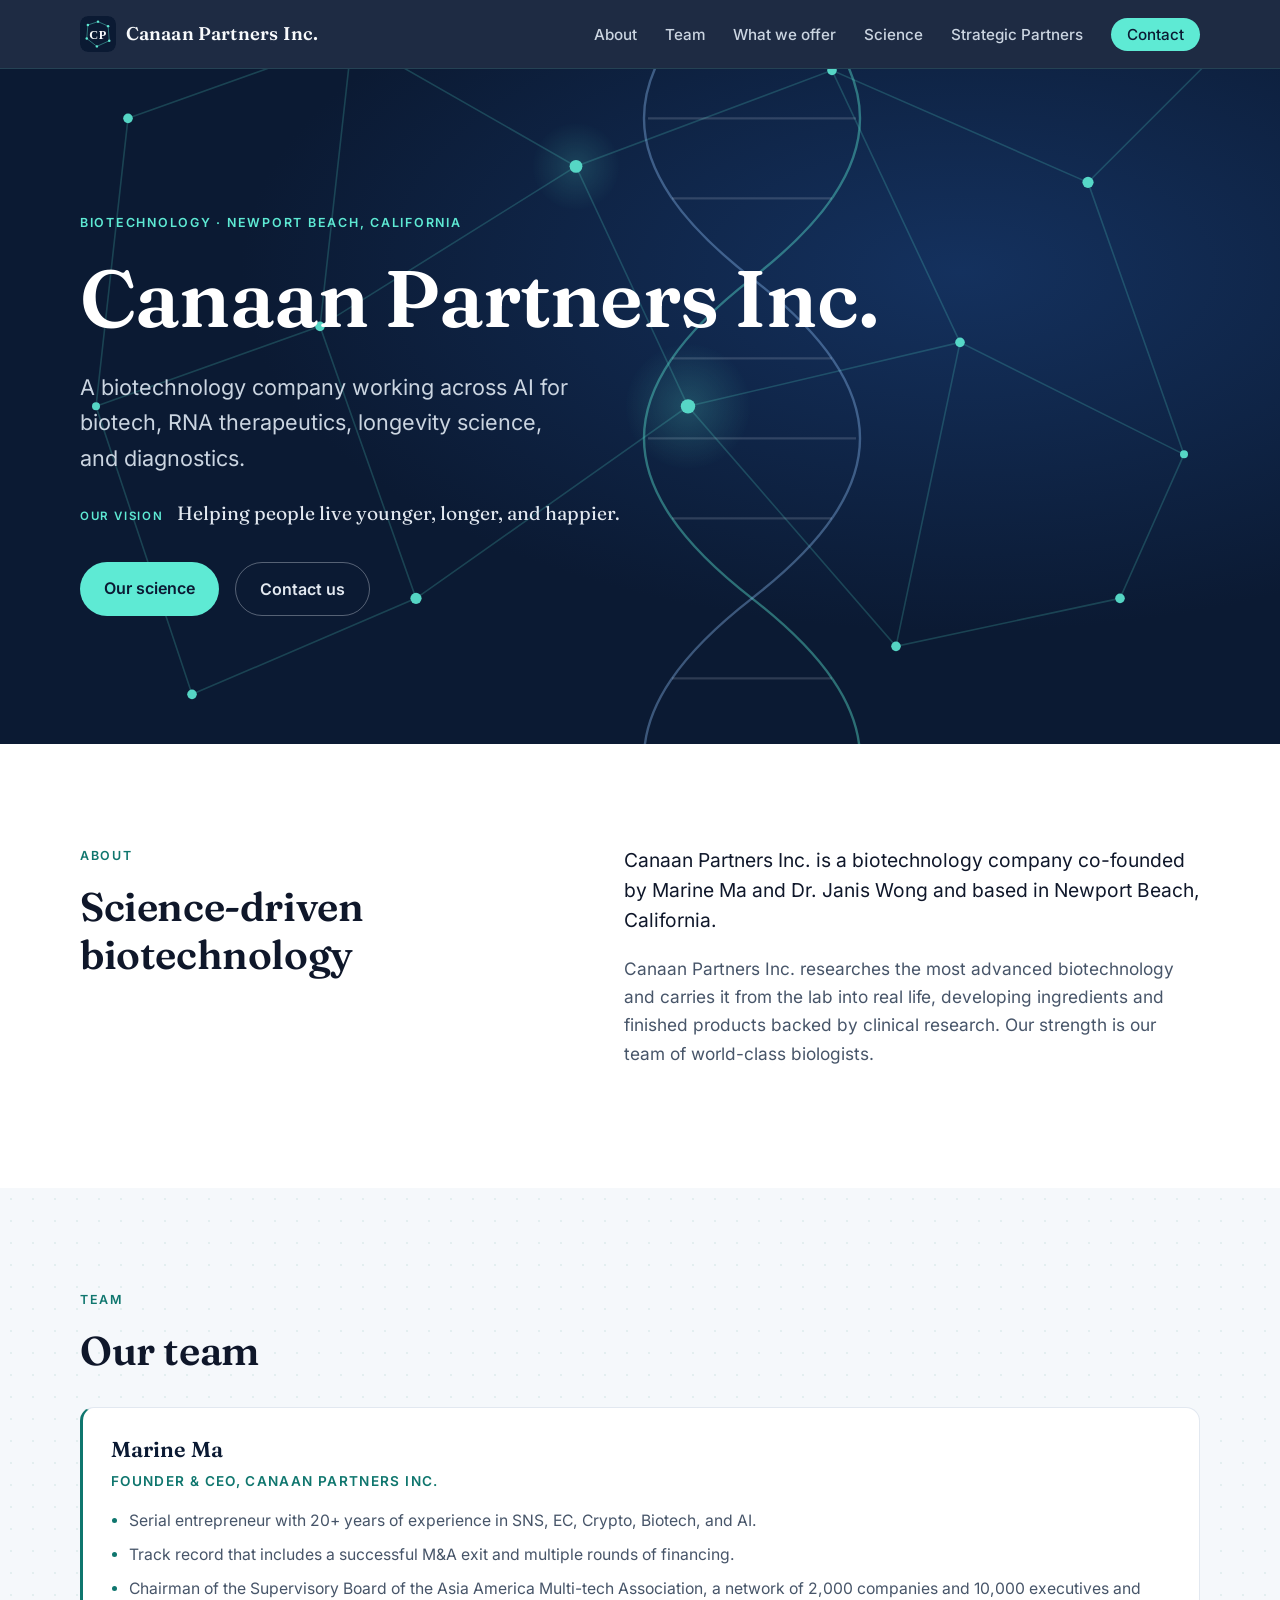
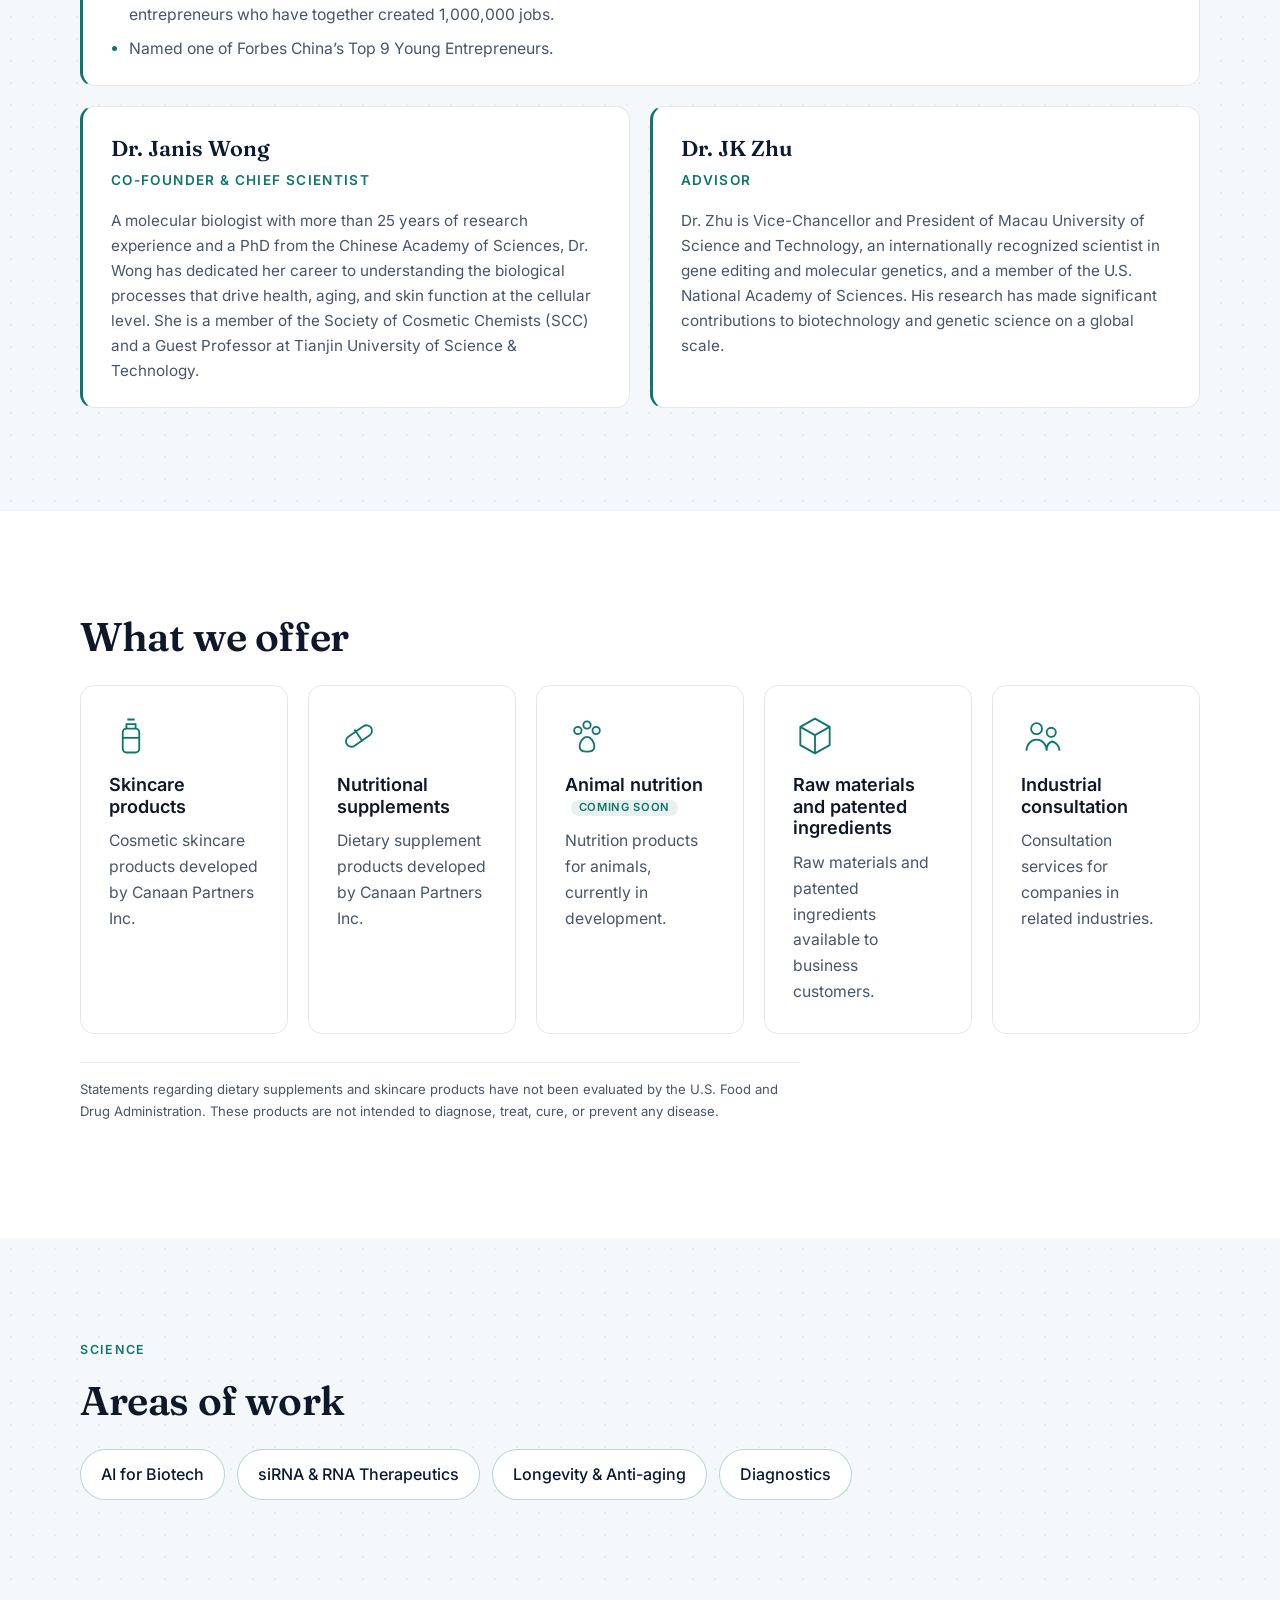
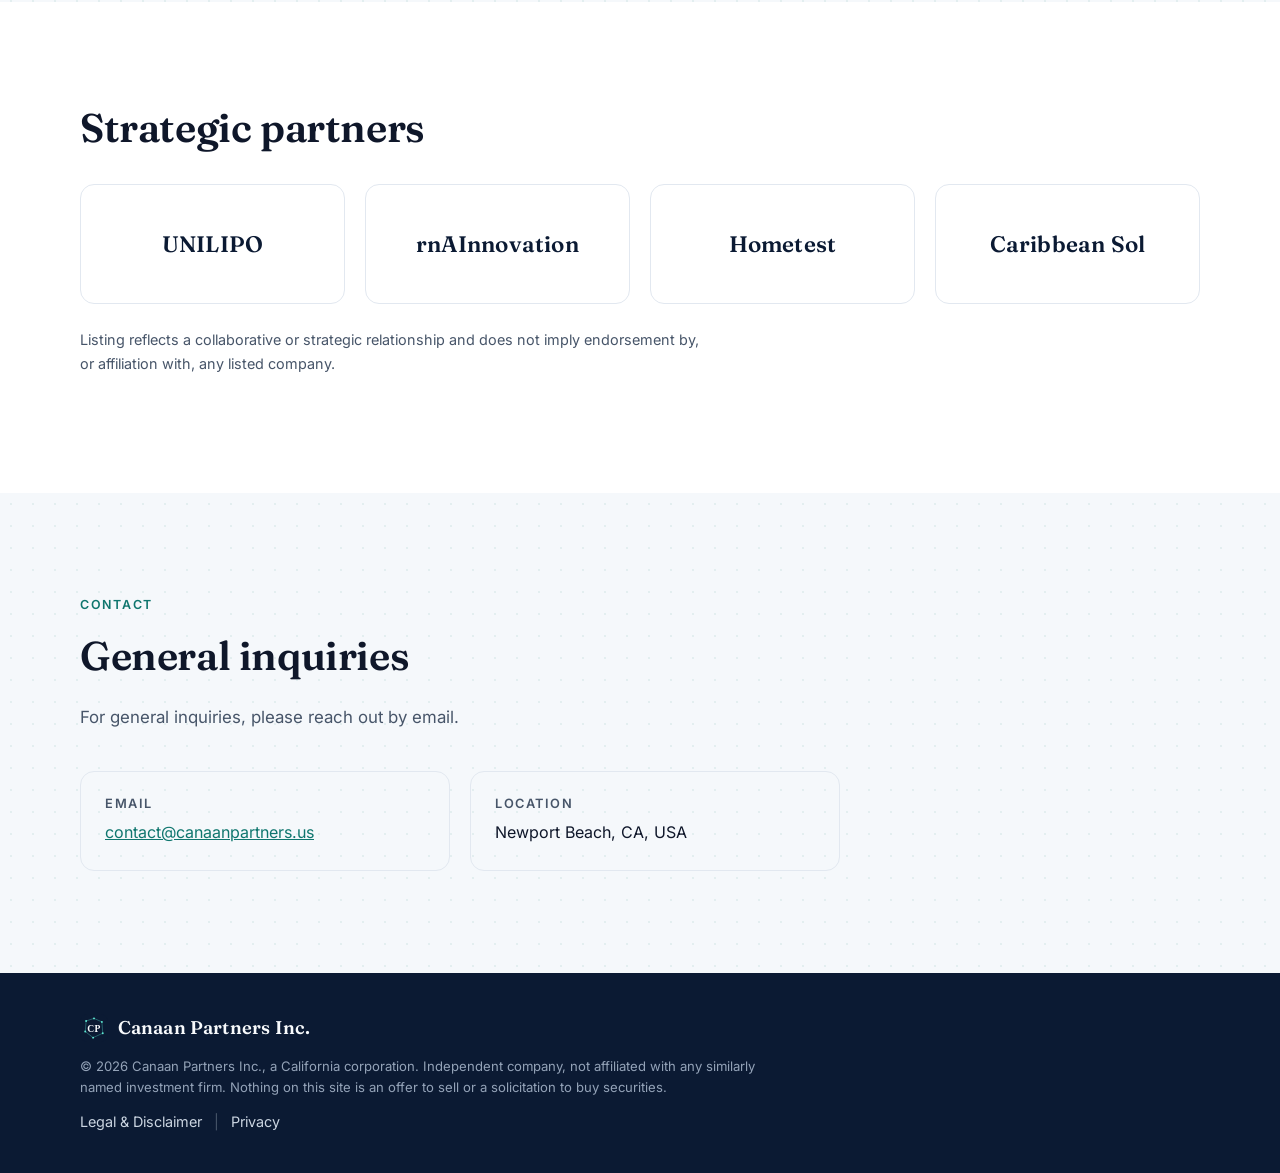
==== index.html @ b9c2e8a8 "Reposition as biotech company" ====
<!doctype html>
<html lang="en">
<head>
  <meta charset="utf-8">
  <meta name="viewport" content="width=device-width, initial-scale=1">
  <title>Canaan Partners Inc. — Biotechnology</title>
  <meta name="description" content="Canaan Partners Inc. is a biotechnology company in Newport Beach, California, working across AI for biotech, RNA therapeutics, longevity science, and diagnostics.">
  <link rel="icon" type="image/svg+xml" href="assets/favicon.svg">
  <link rel="stylesheet" href="assets/styles.css">
</head>
<body>
  <header class="site-header" id="top">
    <nav class="nav container" aria-label="Primary">
      <a class="brand" href="#top"><img src="assets/logo.svg" alt="" width="36" height="36"><span>Canaan Partners Inc.</span></a>
      <button class="nav-toggle" aria-expanded="false" aria-controls="nav-links" aria-label="Toggle menu"><span></span><span></span><span></span></button>
      <ul class="nav-links" id="nav-links">
        <li><a href="#about">About</a></li>
        <li><a href="#team">Team</a></li>
        <li><a href="#offer">What we offer</a></li>
        <li><a href="#science">Science</a></li>
        <li><a href="#partners">Strategic Partners</a></li>
        <li><a href="#contact" class="nav-cta">Contact</a></li>
      </ul>
    </nav>
  </header>

  <main>
    <section class="hero">
      <svg class="hero-network" viewBox="0 0 800 600" preserveAspectRatio="xMidYMid slice" aria-hidden="true">
        <defs>
          <radialGradient id="glow" cx="50%" cy="50%" r="50%">
            <stop offset="0" stop-color="#5eead4" stop-opacity=".9"/><stop offset="1" stop-color="#5eead4" stop-opacity="0"/>
          </radialGradient>
        </defs>
        <g stroke="#5eead4" stroke-opacity=".22" stroke-width="1" fill="none">
          <path d="M80 120 L220 70 L360 150 L520 90 L680 160 L760 80"/>
          <path d="M60 300 L200 250 L360 150 L430 300 L600 260 L740 330"/>
          <path d="M120 480 L260 420 L430 300 L560 450 L700 420"/>
          <path d="M220 70 L200 250 L260 420"/><path d="M520 90 L600 260 L560 450"/>
          <path d="M680 160 L740 330 L700 420"/><path d="M80 120 L60 300 L120 480"/>
        </g>
        <!-- stylised double helix -->
        <g class="helix" stroke-width="1.5" fill="none">
          <path d="M470 20 C 560 90, 560 150, 470 220 S 380 350, 470 420 S 560 550, 470 620" stroke="#5eead4" stroke-opacity=".45"/>
          <path d="M470 20 C 380 90, 380 150, 470 220 S 560 350, 470 420 S 380 550, 470 620" stroke="#93c5fd" stroke-opacity=".4"/>
          <g stroke="#e2e8f0" stroke-opacity=".18">
            <line x1="420" y1="70" x2="520" y2="70"/><line x1="405" y1="120" x2="535" y2="120"/><line x1="420" y1="170" x2="520" y2="170"/>
            <line x1="420" y1="270" x2="520" y2="270"/><line x1="405" y1="320" x2="535" y2="320"/><line x1="420" y1="370" x2="520" y2="370"/>
            <line x1="420" y1="470" x2="520" y2="470"/><line x1="405" y1="520" x2="535" y2="520"/><line x1="420" y1="570" x2="520" y2="570"/>
          </g>
        </g>
        <g fill="#5eead4">
          <circle cx="80" cy="120" r="3"/><circle cx="220" cy="70" r="3.5"/><circle cx="360" cy="150" r="4"/><circle cx="520" cy="90" r="3"/>
          <circle cx="680" cy="160" r="3.5"/><circle cx="760" cy="80" r="2.5"/><circle cx="60" cy="300" r="2.5"/><circle cx="200" cy="250" r="3"/>
          <circle cx="430" cy="300" r="4.5"/><circle cx="600" cy="260" r="3"/><circle cx="740" cy="330" r="2.5"/><circle cx="120" cy="480" r="3"/>
          <circle cx="260" cy="420" r="3.5"/><circle cx="560" cy="450" r="3"/><circle cx="700" cy="420" r="3"/>
        </g>
        <circle cx="430" cy="300" r="40" fill="url(#glow)" opacity=".25"/>
        <circle cx="360" cy="150" r="28" fill="url(#glow)" opacity=".2"/>
      </svg>
      <div class="container hero-inner">
        <p class="eyebrow">Biotechnology · Newport Beach, California</p>
        <h1>Canaan Partners Inc.</h1>
        <p class="lede">A biotechnology company working across AI for biotech, RNA therapeutics, longevity science, and diagnostics.</p>
        <p class="hero-vision"><span>Our vision</span> Helping people live younger, longer, and happier.</p>
        <div class="hero-actions">
          <a class="btn btn-primary" href="#science">Our science</a>
          <a class="btn btn-ghost" href="#contact">Contact us</a>
        </div>
      </div>
    </section>

    <section class="section" id="about">
      <div class="container two-col">
        <div>
          <p class="eyebrow dark">About</p>
          <h2>Science-driven biotechnology</h2>
        </div>
        <div class="prose">
          <p class="about-intro">Canaan Partners Inc. is a biotechnology company co-founded by Marine Ma and Dr. Janis Wong and based in Newport Beach, California.</p>
          <p>Canaan Partners Inc. researches the most advanced biotechnology and carries it from the lab into real life, developing ingredients and finished products backed by clinical research. Our strength is our team of world-class biologists.</p>
        </div>
      </div>
    </section>

    <section class="section section-alt" id="team">
      <div class="container">
        <p class="eyebrow dark">Team</p>
        <h2>Our team</h2>
        <div class="team-grid">
        <article class="founder-card team-lead">
          <p class="founder-name">Marine Ma</p>
          <p class="founder-role">Founder &amp; CEO, Canaan Partners Inc.</p>
          <ul>
            <li>Serial entrepreneur with 20+ years of experience in SNS, EC, Crypto, Biotech, and AI.</li>
            <li>Track record that includes a successful M&amp;A exit and multiple rounds of financing.</li>
            <li>Chairman of the Supervisory Board of the Asia America Multi-tech Association, a network of 2,000 companies and 10,000 executives and entrepreneurs who have together created 1,000,000 jobs.</li>
            <li>Named one of Forbes China’s Top 9 Young Entrepreneurs.</li>
          </ul>
        </article>
          <article class="founder-card team-card">
            <p class="founder-name">Dr. Janis Wong</p>
            <p class="founder-role">Co-founder &amp; Chief Scientist</p>
            <p class="team-bio">A molecular biologist with more than 25 years of research experience and a PhD from the Chinese Academy of Sciences, Dr. Wong has dedicated her career to understanding the biological processes that drive health, aging, and skin function at the cellular level. She is a member of the Society of Cosmetic Chemists (SCC) and a Guest Professor at Tianjin University of Science &amp; Technology.</p>
          </article>
          <article class="founder-card team-card">
            <p class="founder-name">Dr. JK Zhu</p>
            <p class="founder-role">Advisor</p>
            <p class="team-bio">Dr. Zhu is Vice-Chancellor and President of Macau University of Science and Technology, an internationally recognized scientist in gene editing and molecular genetics, and a member of the U.S. National Academy of Sciences. His research has made significant contributions to biotechnology and genetic science on a global scale.</p>
          </article>
        </div>
      </div>
    </section>

    <section class="section" id="offer">
      <div class="container">
        <h2>What we offer</h2>
        <div class="cards">
          <article class="card">
            <svg class="card-icon" viewBox="0 0 48 48" aria-hidden="true"><g fill="none" stroke="currentColor" stroke-width="2"><rect x="15" y="16" width="18" height="26" rx="4"/><path d="M19 16v-5h10v5M20 6h8"/><path d="M15 26h18"/></g></svg>
            <h3>Skincare products</h3>
            <p>Cosmetic skincare products developed by Canaan Partners Inc.</p>
          </article>
          <article class="card">
            <svg class="card-icon" viewBox="0 0 48 48" aria-hidden="true"><g fill="none" stroke="currentColor" stroke-width="2"><rect x="8" y="18" width="32" height="12" rx="6" transform="rotate(-35 24 24)"/><path d="M19 17l9 13"/></g></svg>
            <h3>Nutritional supplements</h3>
            <p>Dietary supplement products developed by Canaan Partners Inc.</p>
          </article>
          <article class="card">
            <svg class="card-icon" viewBox="0 0 48 48" aria-hidden="true"><g fill="none" stroke="currentColor" stroke-width="2"><circle cx="14" cy="18" r="4"/><circle cx="24" cy="12" r="4"/><circle cx="34" cy="18" r="4"/><path d="M16 36c0-6 4-11 8-11s8 5 8 11c0 4-4 5-8 5s-8-1-8-5z"/></g></svg>
            <h3>Animal nutrition <span class="soon">Coming soon</span></h3>
            <p>Nutrition products for animals, currently in development.</p>
          </article>
          <article class="card">
            <svg class="card-icon" viewBox="0 0 48 48" aria-hidden="true"><g fill="none" stroke="currentColor" stroke-width="2"><path d="M24 5l16 9v20l-16 9-16-9V14z"/><path d="M8 14l16 9 16-9M24 23v20"/></g></svg>
            <h3>Raw materials and patented ingredients</h3>
            <p>Raw materials and patented ingredients available to business customers.</p>
          </article>
          <article class="card">
            <svg class="card-icon" viewBox="0 0 48 48" aria-hidden="true"><g fill="none" stroke="currentColor" stroke-width="2"><circle cx="17" cy="16" r="6"/><circle cx="33" cy="20" r="5"/><path d="M6 40c0-7 5-12 11-12s11 5 11 12M28 40c0-5 2-9 6-10 4 1 8 5 8 10"/></g></svg>
            <h3>Industrial consultation</h3>
            <p>Consultation services for companies in related industries.</p>
          </article>
        </div>
        <p class="fda-note">Statements regarding dietary supplements and skincare products have not been evaluated by the U.S. Food and Drug Administration. These products are not intended to diagnose, treat, cure, or prevent any disease.</p>
      </div>
    </section>

    <section class="section section-alt" id="science">
      <div class="container">
        <p class="eyebrow dark">Science</p>
        <h2>Areas of work</h2>
        <ul class="area-list">
          <li>AI for Biotech</li>
          <li>siRNA &amp; RNA Therapeutics</li>
          <li>Longevity &amp; Anti-aging</li>
          <li>Diagnostics</li>
        </ul>
      </div>
    </section>

    <section class="section" id="partners">
      <div class="container">
        <h2>Strategic partners</h2>
        <ul class="partners-grid">
          <li class="wordmark">UNILIPO</li>
          <li class="wordmark">rnAInnovation</li>
          <li class="wordmark">Hometest</li>
          <li class="wordmark">Caribbean Sol</li>
        </ul>
        <p class="partners-note">Listing reflects a collaborative or strategic relationship and does not imply endorsement by, or affiliation with, any listed company.</p>
      </div>
    </section>

    <section class="section section-alt" id="contact">
      <div class="container contact">
        <p class="eyebrow dark">Contact</p>
        <h2>General inquiries</h2>
        <p class="section-intro">For general inquiries, please reach out by email.</p>
        <div class="contact-grid">
          <div class="contact-item"><h3>Email</h3><p><a href="mailto:contact@canaanpartners.us">contact@canaanpartners.us</a></p></div>
          <div class="contact-item"><h3>Location</h3><p>Newport Beach, CA, USA</p></div>
        </div>
      </div>
    </section>
  </main>

  <footer class="site-footer">
    <div class="container footer-inner">
      <a class="brand" href="#top"><img src="assets/logo.svg" alt="" width="28" height="28"><span>Canaan Partners Inc.</span></a>
      <p class="disclaimer">© 2026 Canaan Partners Inc., a California corporation. Independent company, not affiliated with any similarly named investment firm. Nothing on this site is an offer to sell or a solicitation to buy securities.</p>
      <p class="footer-links"><a href="legal.html">Legal &amp; Disclaimer</a> <span aria-hidden="true">|</span> <a href="privacy.html">Privacy</a></p>
    </div>
  </footer>

  <script src="assets/main.js"></script>
</body>
</html>
---- assets/styles.css ----
/* Self-hosted fonts (SIL OFL 1.1; licenses in assets/fonts/) */
@font-face { font-family: "Fraunces"; font-style: normal; font-weight: 400; font-display: swap; src: url("fonts/fraunces-latin-400-normal.woff2") format("woff2"); }
@font-face { font-family: "Fraunces"; font-style: normal; font-weight: 600; font-display: swap; src: url("fonts/fraunces-latin-600-normal.woff2") format("woff2"); }
@font-face { font-family: "Inter"; font-style: normal; font-weight: 400; font-display: swap; src: url("fonts/inter-latin-400-normal.woff2") format("woff2"); }
@font-face { font-family: "Inter"; font-style: normal; font-weight: 500; font-display: swap; src: url("fonts/inter-latin-500-normal.woff2") format("woff2"); }
@font-face { font-family: "Inter"; font-style: normal; font-weight: 600; font-display: swap; src: url("fonts/inter-latin-600-normal.woff2") format("woff2"); }

:root {
  --navy: #0b1a33;
  --navy-2: #102447;
  --ink: #0f172a;
  --muted: #475569;
  --line: #e2e8f0;
  --bg: #ffffff;
  --bg-alt: #f5f8fb;
  --teal: #5eead4;
  --teal-deep: #0f766e;
  --radius: 14px;
  --serif: "Fraunces", Georgia, "Times New Roman", "Songti SC", "Noto Serif SC", "Noto Serif CJK SC", serif;
  --sans: "Inter", system-ui, -apple-system, "Segoe UI", Roboto, "Helvetica Neue", Arial, "PingFang SC", "Noto Sans SC", "Noto Sans CJK SC", "Microsoft YaHei", sans-serif;
}
* { box-sizing: border-box; }
html { scroll-behavior: smooth; }
body { margin: 0; font-family: var(--sans); color: var(--ink); background: var(--bg); line-height: 1.65; -webkit-font-smoothing: antialiased; }
img, svg { max-width: 100%; display: block; }
a { color: var(--teal-deep); }
h1, h2, h3 { line-height: 1.2; margin: 0 0 .6em; }
h1, h2 { font-family: var(--serif); font-weight: 600; letter-spacing: -.01em; }
h2 { font-size: clamp(1.75rem, 3.2vw, 2.5rem); }
h3 { font-size: 1.125rem; font-weight: 600; }
p { margin: 0 0 1em; }
.container { width: min(1120px, 100% - 2.5rem); margin-inline: auto; }

/* Header */
.site-header { position: sticky; top: 0; z-index: 50; background: rgba(11, 26, 51, .92); backdrop-filter: blur(10px); border-bottom: 1px solid rgba(94, 234, 212, .12); }
.nav { display: flex; align-items: center; justify-content: space-between; height: 68px; }
.brand { display: inline-flex; align-items: center; gap: .6rem; text-decoration: none; color: #f8fafc; font-family: var(--serif); font-weight: 600; font-size: 1.15rem; letter-spacing: .01em; }
.brand img { border-radius: 8px; }
.nav-links { display: flex; gap: 1.75rem; list-style: none; margin: 0; padding: 0; align-items: center; }
.nav-links a { color: #cbd5e1; text-decoration: none; font-size: .95rem; font-weight: 500; transition: color .2s; }
.nav-links a:hover { color: #fff; }
.nav-links .nav-cta { color: var(--navy); background: var(--teal); padding: .45rem 1rem; border-radius: 999px; }
.nav-links .nav-cta:hover { color: var(--navy); background: #99f6e4; }
.nav-toggle { display: none; background: none; border: 0; padding: .5rem; cursor: pointer; }
.nav-toggle span { display: block; width: 22px; height: 2px; background: #e2e8f0; margin: 5px 0; border-radius: 2px; }

/* Hero */
.hero { position: relative; overflow: hidden; background: radial-gradient(1200px 600px at 75% 30%, #14315e 0%, var(--navy) 60%); color: #e2e8f0; padding: clamp(5rem, 12vw, 9rem) 0 clamp(5rem, 10vw, 8rem); }
.hero-network { position: absolute; inset: 0; width: 100%; height: 100%; opacity: .9; }
.hero-inner { position: relative; max-width: 1120px; }
.hero h1 { font-size: clamp(2.75rem, 7vw, 5rem); color: #fff; margin-bottom: .3em; }
.lede { font-size: clamp(1.1rem, 2vw, 1.35rem); max-width: 36ch; color: #cbd5e1; }
.eyebrow { text-transform: uppercase; letter-spacing: .14em; font-size: .78rem; font-weight: 600; color: var(--teal); margin-bottom: 1rem; }
.eyebrow.dark { color: var(--teal-deep); }
.hero-actions { display: flex; gap: 1rem; flex-wrap: wrap; margin-top: 2rem; }
.btn { display: inline-block; padding: .8rem 1.5rem; border-radius: 999px; font-weight: 600; text-decoration: none; transition: transform .15s, background .2s, border-color .2s; }
.btn:hover { transform: translateY(-1px); }
.btn-primary { background: var(--teal); color: var(--navy); }
.btn-primary:hover { background: #99f6e4; }
.btn-ghost { border: 1px solid rgba(226, 232, 240, .35); color: #e2e8f0; }
.btn-ghost:hover { border-color: var(--teal); }

/* Sections */
.section { padding: clamp(4rem, 8vw, 6.5rem) 0; }
.section-alt { background: var(--bg-alt); background-image: radial-gradient(rgba(15, 118, 110, .08) 1px, transparent 1px); background-size: 22px 22px; }
.section-intro { color: var(--muted); max-width: 60ch; font-size: 1.05rem; margin-bottom: 2.5rem; }
.two-col { display: grid; grid-template-columns: 1fr 1.2fr; gap: clamp(2rem, 5vw, 5rem); align-items: start; }
.prose p { color: var(--muted); font-size: 1.075rem; }

/* Cards */
.cards { display: grid; grid-template-columns: repeat(auto-fit, minmax(240px, 1fr)); gap: 1.25rem; }
.card { background: #fff; border: 1px solid var(--line); border-radius: var(--radius); padding: 1.75rem; transition: transform .2s, box-shadow .2s, border-color .2s; }
.card:hover { transform: translateY(-3px); box-shadow: 0 12px 30px -12px rgba(11, 26, 51, .18); border-color: rgba(15, 118, 110, .35); }
.card-icon { width: 44px; height: 44px; color: var(--teal-deep); margin-bottom: 1rem; }
.card p { color: var(--muted); margin: 0; font-size: .98rem; }

/* Steps */
.steps { list-style: none; padding: 0; margin: 2rem 0 3rem; display: grid; grid-template-columns: repeat(3, 1fr); gap: 2rem; counter-reset: none; }
.steps li { border-top: 2px solid var(--navy); padding-top: 1.25rem; }
.step-num { font-family: var(--serif); font-size: 1.5rem; color: var(--teal-deep); display: block; margin-bottom: .5rem; }
.steps p { color: var(--muted); margin: 0; }

.about-meta { list-style: none; padding: 0; margin: 1.5rem 0 0; display: grid; gap: .4rem; }
.about-meta li { font-weight: 500; color: var(--ink); }
.about-meta span { text-transform: uppercase; letter-spacing: .12em; font-size: .75rem; font-weight: 600; color: var(--muted); margin-right: .6rem; }
.prose .about-intro { font-size: 1.2rem; color: var(--ink); line-height: 1.55; }
.founder-card { margin-top: 2rem; padding: 1.5rem 1.75rem; border: 1px solid var(--line); border-left: 3px solid var(--teal-deep); border-radius: var(--radius); background: var(--bg-alt); }
.founder-card .founder-name { font-family: var(--serif); font-size: 1.35rem; font-weight: 600; color: var(--navy); margin: 0; }
.prose .founder-card .founder-role { font-size: .85rem; text-transform: uppercase; letter-spacing: .1em; color: var(--teal-deep); font-weight: 600; margin: .15rem 0 1rem; }
.founder-card ul { margin: 0; padding-left: 1.1rem; color: var(--muted); font-size: .98rem; }
.founder-card li { margin-bottom: .5rem; }
.founder-card li:last-child { margin-bottom: 0; }
.founder-card li::marker { color: var(--teal-deep); }

/* Strategic partners */
.partners-grid { list-style: none; padding: 0; margin: 2rem 0 0; display: grid; grid-template-columns: repeat(auto-fit, minmax(190px, 1fr)); gap: 1.25rem; }
.wordmark { display: flex; align-items: center; justify-content: center; min-height: 120px; padding: 1.5rem 1rem; background: #fff; border: 1px solid var(--line); border-radius: var(--radius); font-family: var(--serif); font-size: 1.4rem; font-weight: 600; color: var(--navy); text-align: center; letter-spacing: .01em; word-break: break-word; }
.wordmark:lang(zh-Hans) { font-family: "PingFang SC", "Noto Sans SC", "Noto Sans CJK SC", "Microsoft YaHei", "Source Han Sans SC", sans-serif; letter-spacing: .08em; }
.section-dark a { color: var(--teal); }

/* Founders */
.section-dark { background: linear-gradient(160deg, var(--navy) 0%, var(--navy-2) 100%); color: #e2e8f0; position: relative; overflow: hidden; }
.section-dark::after { content: ""; position: absolute; right: -120px; top: -120px; width: 420px; height: 420px; border-radius: 50%; border: 1px solid rgba(94, 234, 212, .15); box-shadow: 0 0 0 60px rgba(94, 234, 212, .03), 0 0 0 120px rgba(94, 234, 212, .02); pointer-events: none; }
.section-dark h2 { color: #fff; }
.section-dark .container { position: relative; z-index: 1; }
.lede-sm { color: #cbd5e1; font-size: 1.1rem; max-width: 40ch; }
.list-title { color: #fff; }
.checklist { list-style: none; padding: 0; margin: 0 0 2rem; }
.checklist li { position: relative; padding-left: 1.9rem; margin-bottom: .75rem; color: #cbd5e1; }
.checklist li::before { content: ""; position: absolute; left: 0; top: .45em; width: 14px; height: 14px; border-radius: 50%; border: 2px solid var(--teal); box-shadow: inset 0 0 0 3px var(--navy), inset 0 0 0 10px var(--teal); }
.fine { margin-top: 1.25rem; color: #94a3b8; font-size: .95rem; }

/* Contact */
.contact-grid { display: grid; grid-template-columns: repeat(2, 1fr); max-width: 760px; gap: 1.25rem; }
.contact-item { border: 1px solid var(--line); border-radius: var(--radius); padding: 1.5rem; }
.contact-item h3 { font-size: .8rem; text-transform: uppercase; letter-spacing: .12em; color: var(--muted); }
.contact-item p { margin: 0; }

/* Footer */
.site-footer { background: var(--navy); color: #94a3b8; padding: 2.5rem 0; font-size: .9rem; }
.footer-inner { display: grid; gap: .75rem; }
.footer-inner p { margin: 0; }
.disclaimer { font-size: .82rem; color: #94a3b8; max-width: 90ch; line-height: 1.6; }
.footer-links a { color: #cbd5e1; text-decoration: none; }
.footer-links a:hover { color: var(--teal); text-decoration: underline; }
.footer-links span { margin: 0 .5rem; color: #475569; }

/* Legal pages */
.legal-page { padding: clamp(3rem, 7vw, 5rem) 0 clamp(4rem, 8vw, 6rem); }
.legal { max-width: 720px; }
.legal h1 { font-size: clamp(2rem, 5vw, 2.75rem); margin-bottom: .25em; color: var(--navy); }
.legal .updated { color: var(--muted); font-size: .9rem; margin-bottom: 2.5rem; padding-bottom: 1.5rem; border-bottom: 1px solid var(--line); }
.legal section { margin-bottom: 2rem; }
.legal h2 { font-family: var(--sans); font-size: 1.1rem; font-weight: 600; color: var(--ink); margin-bottom: .5em; }
.legal p { color: #334155; font-size: 1rem; overflow-wrap: anywhere; }

/* Responsive */
@media (max-width: 860px) {
  .two-col, .steps, .contact-grid { grid-template-columns: 1fr; }
  .steps { gap: 1.5rem; }
}
@media (max-width: 720px) {
  .nav-toggle { display: block; }
  .nav-links { display: none; position: absolute; top: 68px; left: 0; right: 0; flex-direction: column; align-items: flex-start; gap: 0; background: var(--navy); padding: .5rem 1.25rem 1.25rem; border-bottom: 1px solid rgba(94, 234, 212, .15); }
  .nav-links.open { display: flex; }
  .nav-links li { width: 100%; }
  .nav-links a { display: block; padding: .75rem 0; }
  .nav-links .nav-cta { display: inline-block; margin-top: .5rem; padding: .5rem 1.1rem; }
  .hero-network { opacity: .55; }
  .cards { grid-template-columns: 1fr; }
}
@media (prefers-reduced-motion: reduce) { html { scroll-behavior: auto; } * { transition: none !important; } }

.partners-note { margin-top: 1.5rem; color: var(--muted); font-size: .9rem; max-width: 70ch; }


.hero-vision { margin-top: 1.25rem; color: #e2e8f0; font-family: var(--serif); font-size: clamp(1.05rem, 1.8vw, 1.2rem); }
.hero-vision span { font-family: var(--sans); text-transform: uppercase; letter-spacing: .14em; font-size: .72rem; font-weight: 600; color: var(--teal); margin-right: .6rem; }

#offer .cards { grid-template-columns: repeat(auto-fit, minmax(200px, 1fr)); }
.soon { display: inline-block; margin-left: .35rem; padding: .1rem .5rem; border-radius: 999px; background: rgba(15,118,110,.1); color: var(--teal-deep); font-size: .7rem; font-weight: 600; letter-spacing: .06em; text-transform: uppercase; vertical-align: middle; }
.fda-note { margin-top: 1.75rem; padding-top: 1rem; border-top: 1px solid var(--line); color: var(--muted); font-size: .82rem; max-width: 90ch; }

.area-list { list-style: none; padding: 0; margin: 1.5rem 0 0; display: flex; flex-wrap: wrap; gap: .75rem; }
.area-list li { padding: .7rem 1.25rem; border: 1px solid rgba(15,118,110,.3); border-radius: 999px; background: #fff; color: var(--navy); font-weight: 500; }

.team-grid { display: grid; grid-template-columns: 1fr 1fr; gap: 1.25rem; margin-top: 2rem; align-items: stretch; }
.team-grid .founder-card { margin-top: 0; background: #fff; }
.team-lead { grid-column: 1 / -1; }
.team-card { display: flex; flex-direction: column; justify-content: center; }
.prose .founder-card .founder-role, .team-grid .founder-card .founder-role { font-size: .85rem; text-transform: uppercase; letter-spacing: .1em; color: var(--teal-deep); font-weight: 600; margin: .15rem 0 1rem; }
.team-card { justify-content: flex-start; }
.team-bio { margin: 0; color: var(--muted); font-size: .95rem; }
@media (max-width: 860px) { .team-grid { grid-template-columns: 1fr; } .team-lead { grid-column: auto; } }
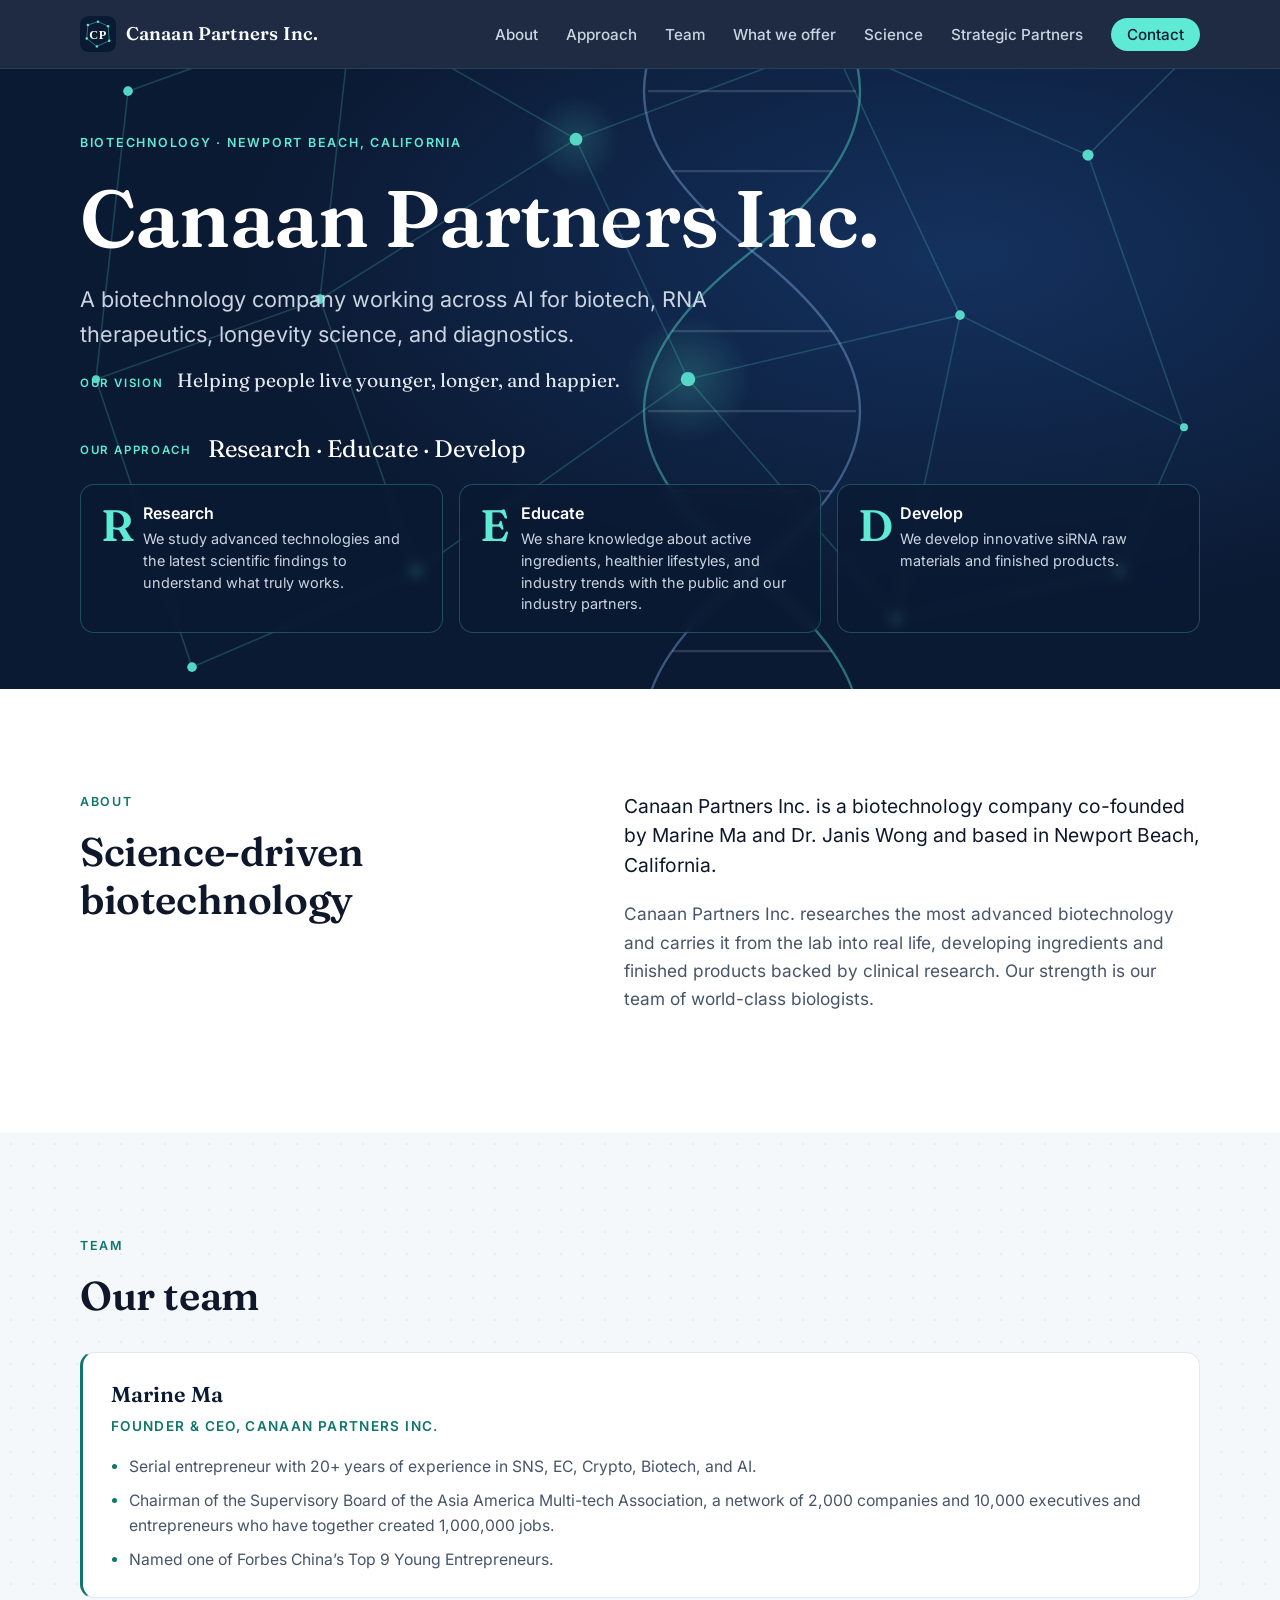
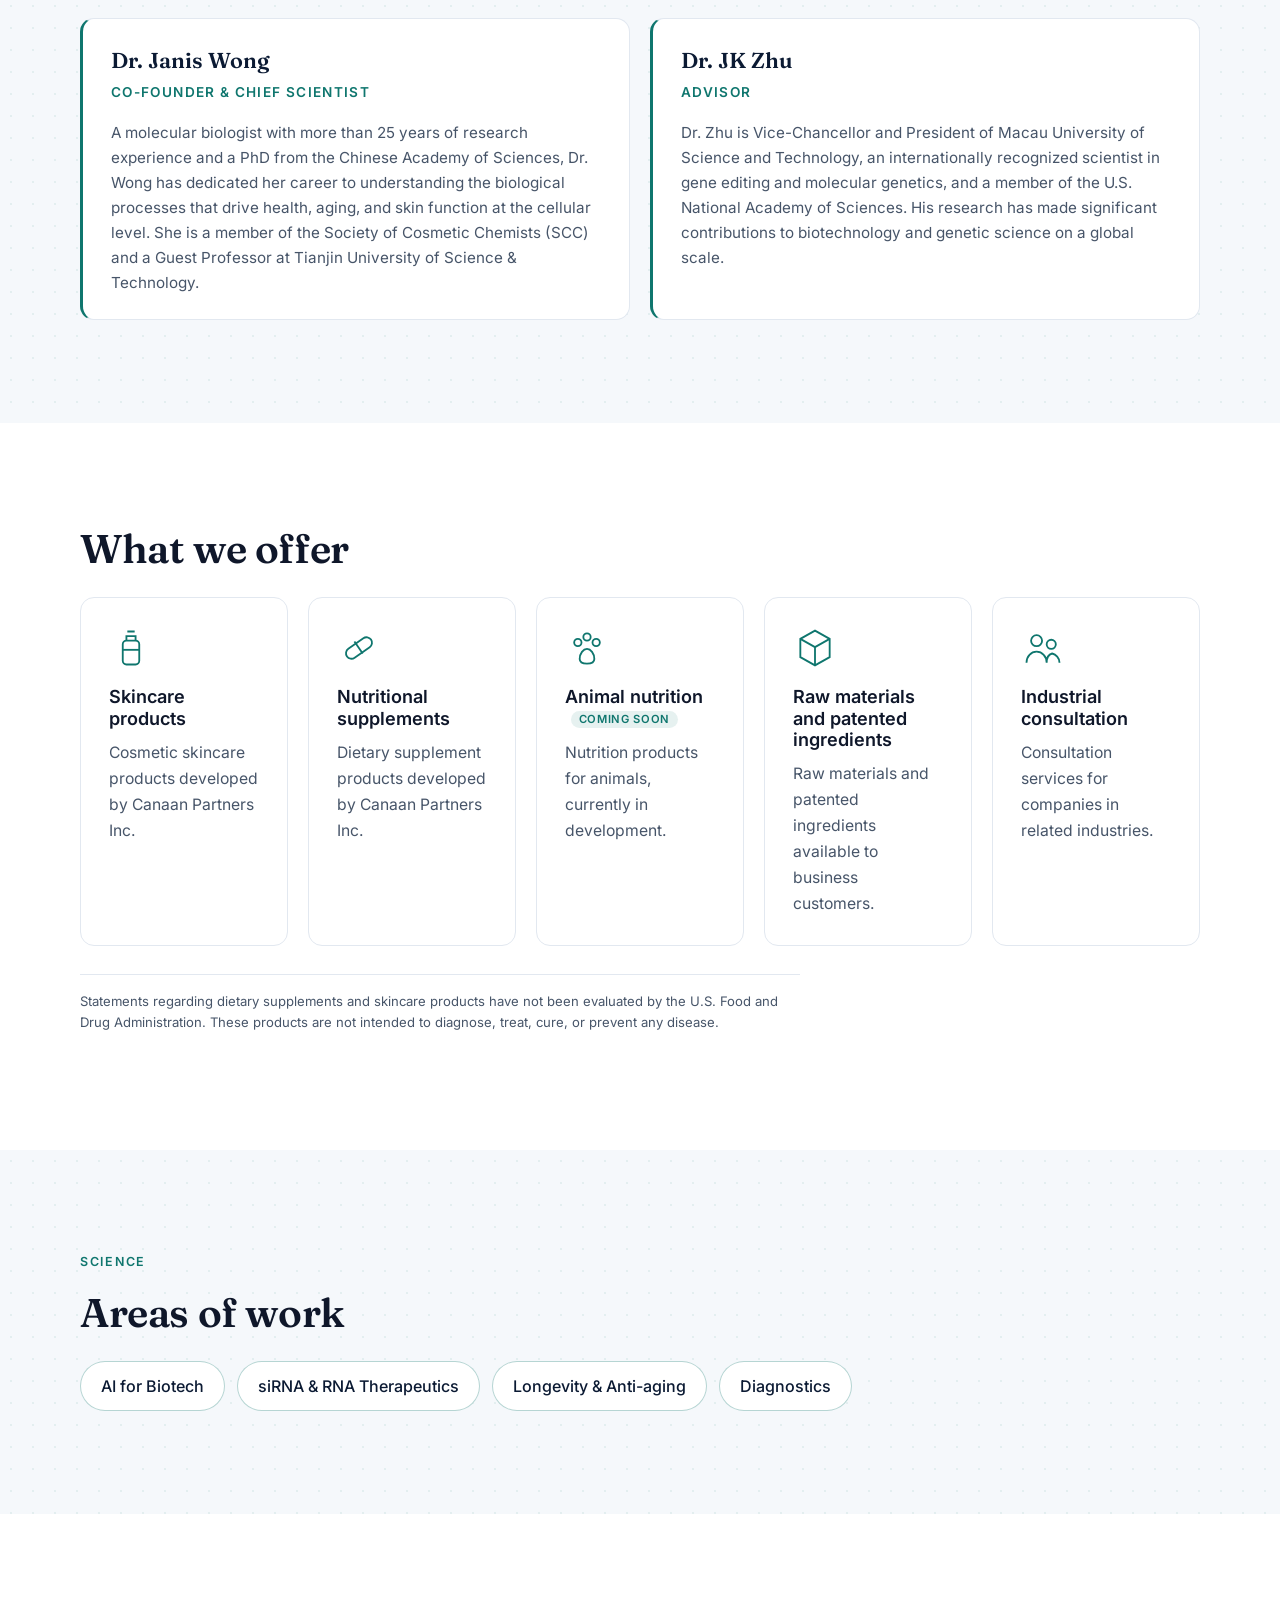
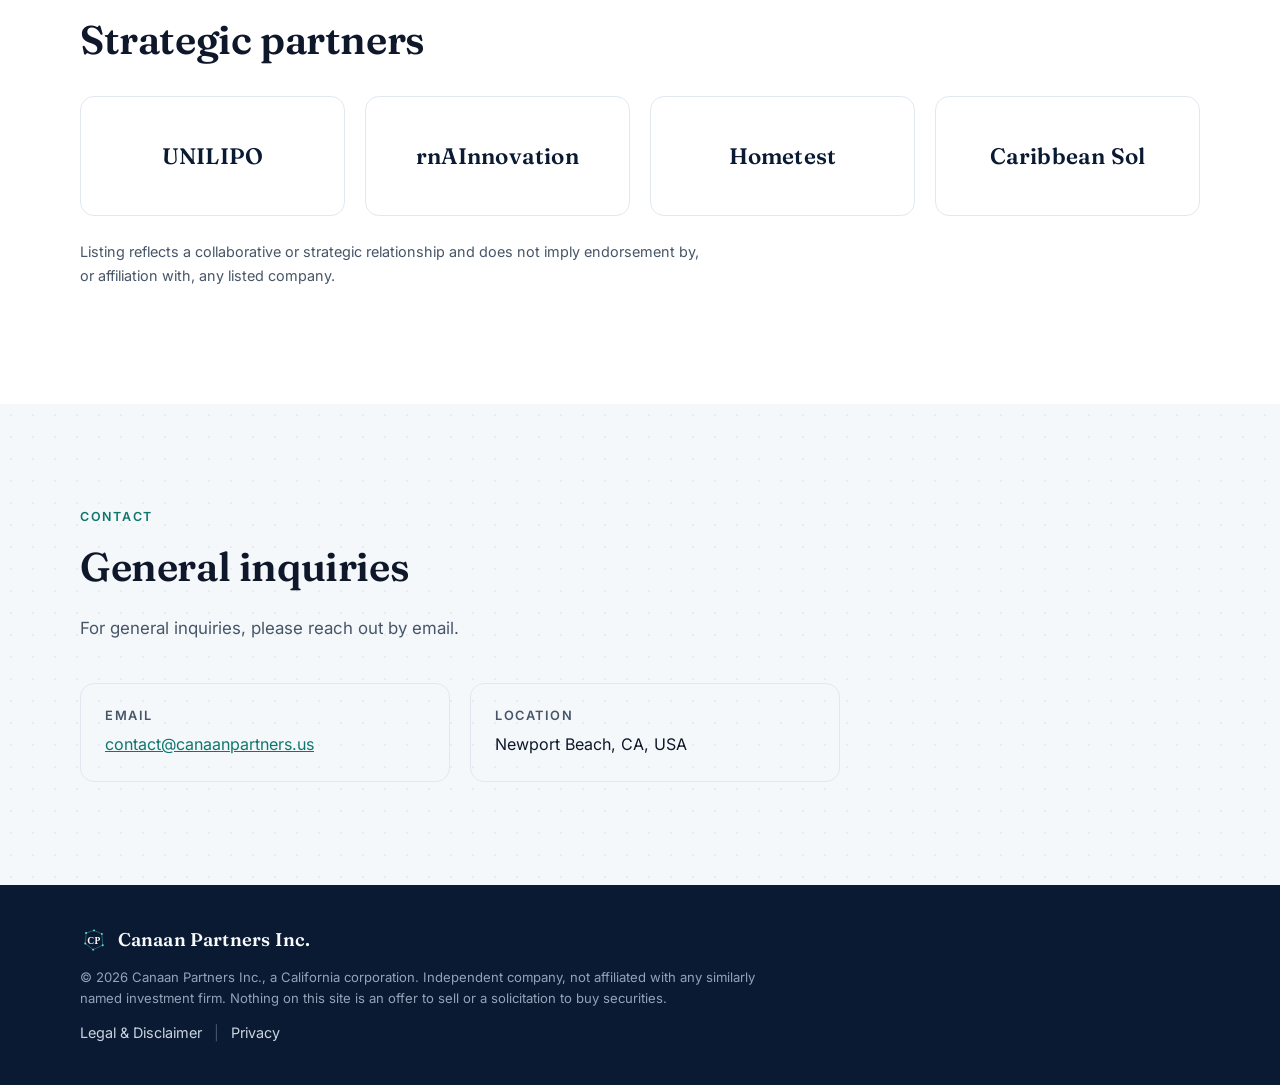
==== commit 678daa1b: "Add R.E.D. approach to hero; trim founder bio" ====
--- a/index.html
+++ b/index.html
@@ -15,6 +15,7 @@
       <button class="nav-toggle" aria-expanded="false" aria-controls="nav-links" aria-label="Toggle menu"><span></span><span></span><span></span></button>
       <ul class="nav-links" id="nav-links">
         <li><a href="#about">About</a></li>
+        <li><a href="#approach">Approach</a></li>
         <li><a href="#team">Team</a></li>
         <li><a href="#offer">What we offer</a></li>
         <li><a href="#science">Science</a></li>
@@ -63,9 +64,13 @@
         <h1>Canaan Partners Inc.</h1>
         <p class="lede">A biotechnology company working across AI for biotech, RNA therapeutics, longevity science, and diagnostics.</p>
         <p class="hero-vision"><span>Our vision</span> Helping people live younger, longer, and happier.</p>
-        <div class="hero-actions">
-          <a class="btn btn-primary" href="#science">Our science</a>
-          <a class="btn btn-ghost" href="#contact">Contact us</a>
+        <div class="hero-red" id="approach">
+          <p class="hero-red-title"><span>Our approach</span> Research · Educate · Develop</p>
+          <div class="hero-red-grid">
+            <article class="hero-red-card"><span class="hero-red-letter" aria-hidden="true">R</span><div><h3>Research</h3><p>We study advanced technologies and the latest scientific findings to understand what truly works.</p></div></article>
+            <article class="hero-red-card"><span class="hero-red-letter" aria-hidden="true">E</span><div><h3>Educate</h3><p>We share knowledge about active ingredients, healthier lifestyles, and industry trends with the public and our industry partners.</p></div></article>
+            <article class="hero-red-card"><span class="hero-red-letter" aria-hidden="true">D</span><div><h3>Develop</h3><p>We develop innovative siRNA raw materials and finished products.</p></div></article>
+          </div>
         </div>
       </div>
     </section>
@@ -93,7 +98,6 @@
           <p class="founder-role">Founder &amp; CEO, Canaan Partners Inc.</p>
           <ul>
             <li>Serial entrepreneur with 20+ years of experience in SNS, EC, Crypto, Biotech, and AI.</li>
-            <li>Track record that includes a successful M&amp;A exit and multiple rounds of financing.</li>
             <li>Chairman of the Supervisory Board of the Asia America Multi-tech Association, a network of 2,000 companies and 10,000 executives and entrepreneurs who have together created 1,000,000 jobs.</li>
             <li>Named one of Forbes China’s Top 9 Young Entrepreneurs.</li>
           </ul>
--- a/assets/styles.css
+++ b/assets/styles.css
@@ -172,3 +172,32 @@
 .team-card { justify-content: flex-start; }
 .team-bio { margin: 0; color: var(--muted); font-size: .95rem; }
 @media (max-width: 860px) { .team-grid { grid-template-columns: 1fr; } .team-lead { grid-column: auto; } }
+
+
+/* Hero R.E.D. block */
+.hero { padding: clamp(2.5rem, 6vw, 4rem) 0 clamp(2.5rem, 5vw, 3.5rem); }
+.hero h1 { margin-bottom: .2em; }
+.hero .lede { max-width: 52ch; margin-bottom: .5rem; }
+.hero-vision { margin-top: .75rem; }
+.hero-red { margin-top: 2rem; scroll-margin-top: 90px; }
+.hero-red-title { color: #fff; font-family: var(--serif); font-size: clamp(1.15rem, 2.2vw, 1.5rem); margin-bottom: 1rem; }
+.hero-red-title span { font-family: var(--sans); text-transform: uppercase; letter-spacing: .14em; font-size: .72rem; font-weight: 600; color: var(--teal); margin-right: .75rem; vertical-align: middle; }
+.hero-red-grid { display: grid; grid-template-columns: repeat(3, 1fr); gap: 1rem; }
+.hero-red-card { display: flex; gap: 1rem; align-items: flex-start; padding: 1.1rem 1.25rem; border-radius: var(--radius); background: rgba(11,26,51,.72); border: 1px solid rgba(94,234,212,.25); backdrop-filter: blur(6px); }
+.hero-red-letter { font-family: var(--serif); font-size: 2.75rem; line-height: 1; font-weight: 600; color: var(--teal); min-width: 1.6rem; }
+.hero-red-card h3 { color: #fff; font-size: 1rem; margin: .1rem 0 .3rem; }
+.hero-red-card p { color: #cbd5e1; font-size: .9rem; line-height: 1.5; margin: 0; }
+@media (max-width: 860px) {
+  .hero-red-grid { grid-template-columns: 1fr; gap: .6rem; }
+  .hero-red { margin-top: 1rem; }
+  .hero-red-title { margin-bottom: .6rem; }
+  .hero-red-title span { display: block; margin-bottom: .2rem; }
+  .hero-red-card { padding: .75rem 1rem; gap: .85rem; }
+  .hero-red-letter { font-size: 2.1rem; min-width: 1.4rem; }
+  .hero-red-card h3 { font-size: .95rem; margin: 0 0 .15rem; }
+  .hero-red-card p { font-size: .82rem; line-height: 1.45; }
+  .hero h1 { font-size: 2.4rem; }
+  .hero .lede { font-size: 1rem; }
+  .hero-vision { font-size: 1rem; }
+  .hero .eyebrow { margin-bottom: .6rem; font-size: .7rem; }
+}
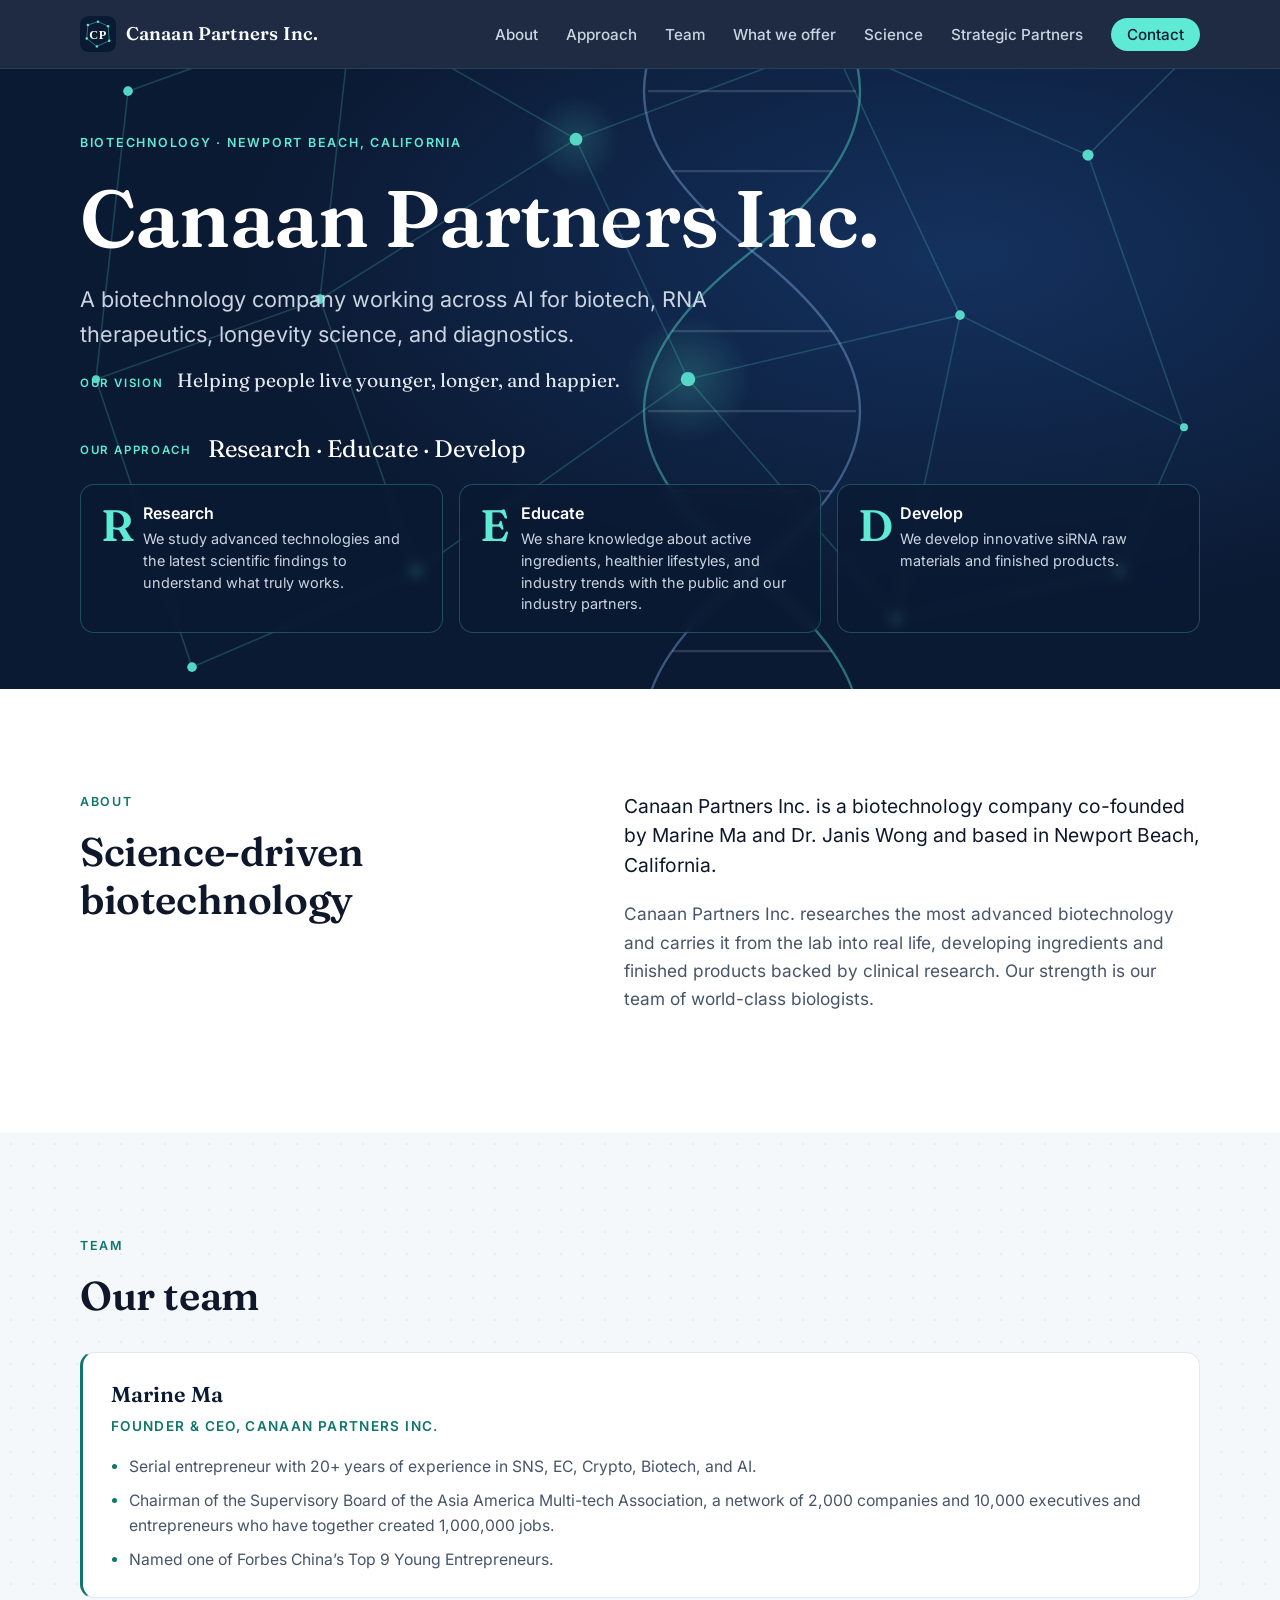
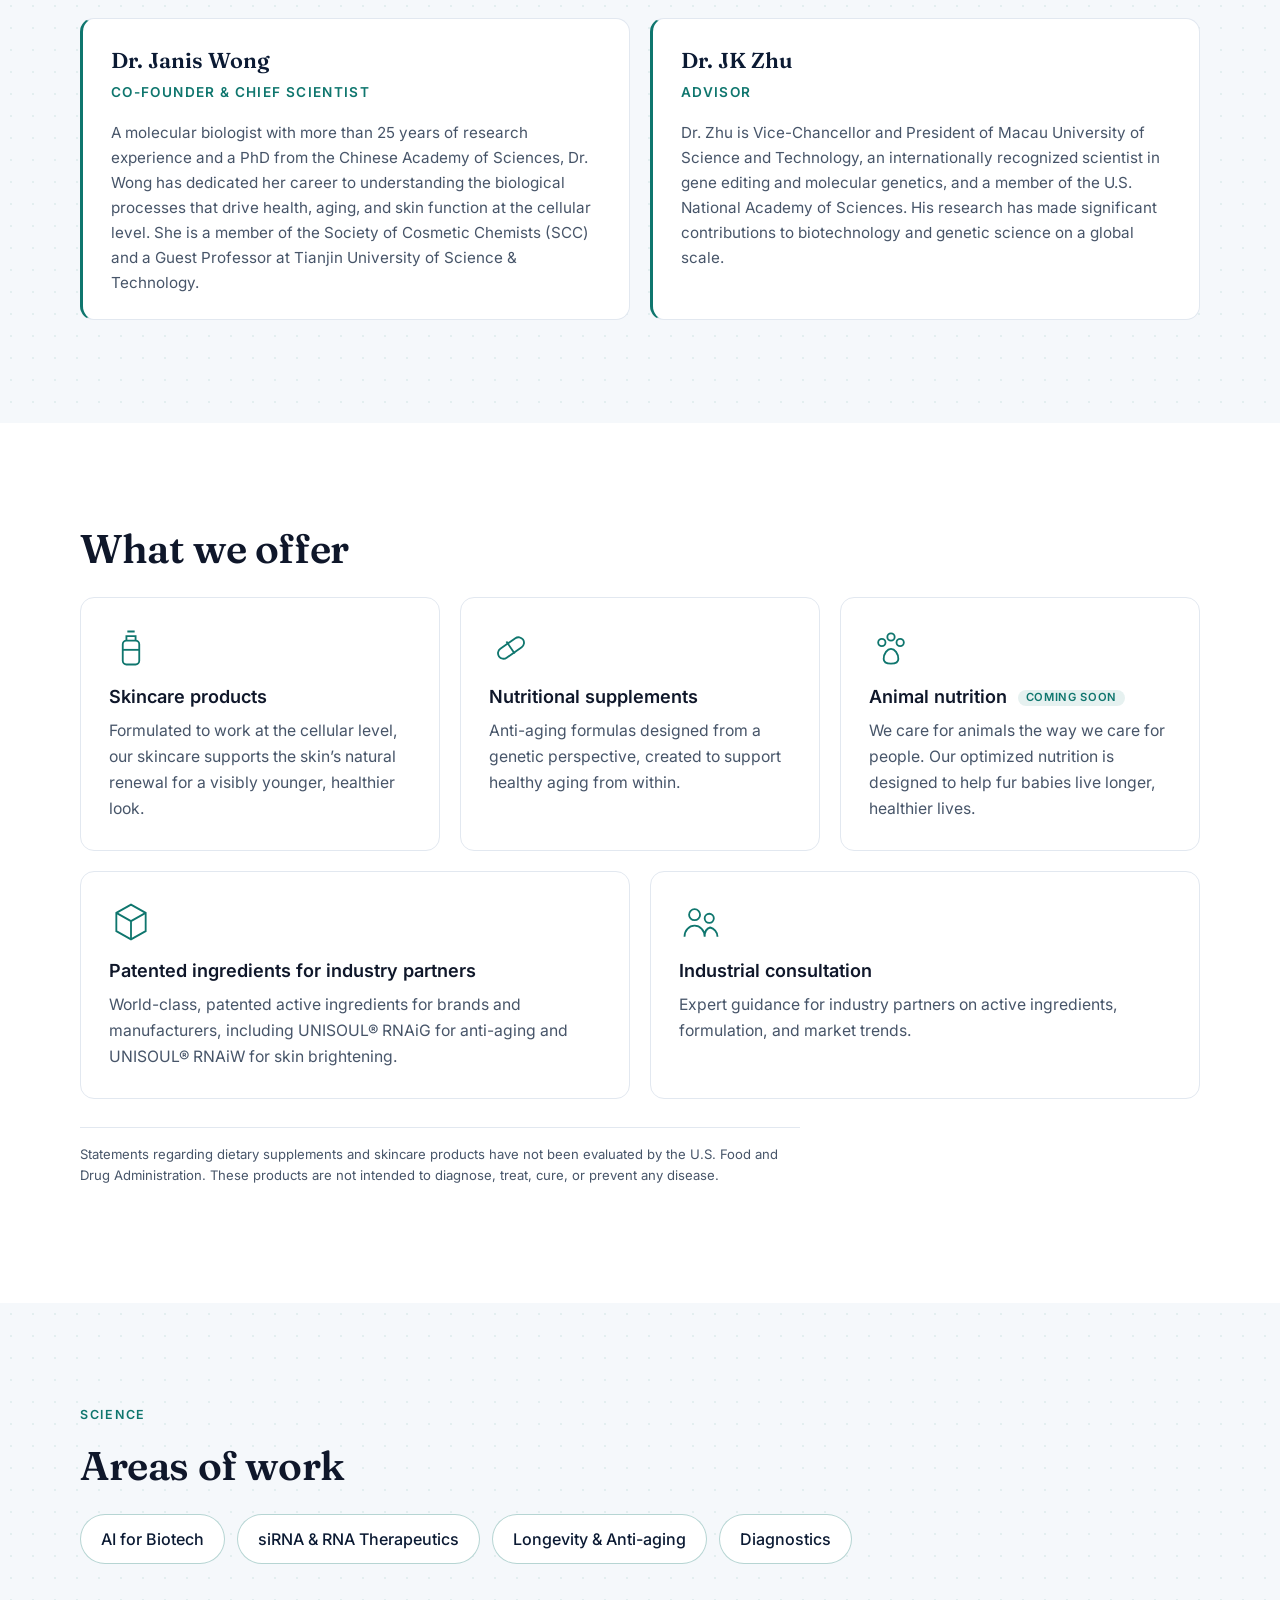
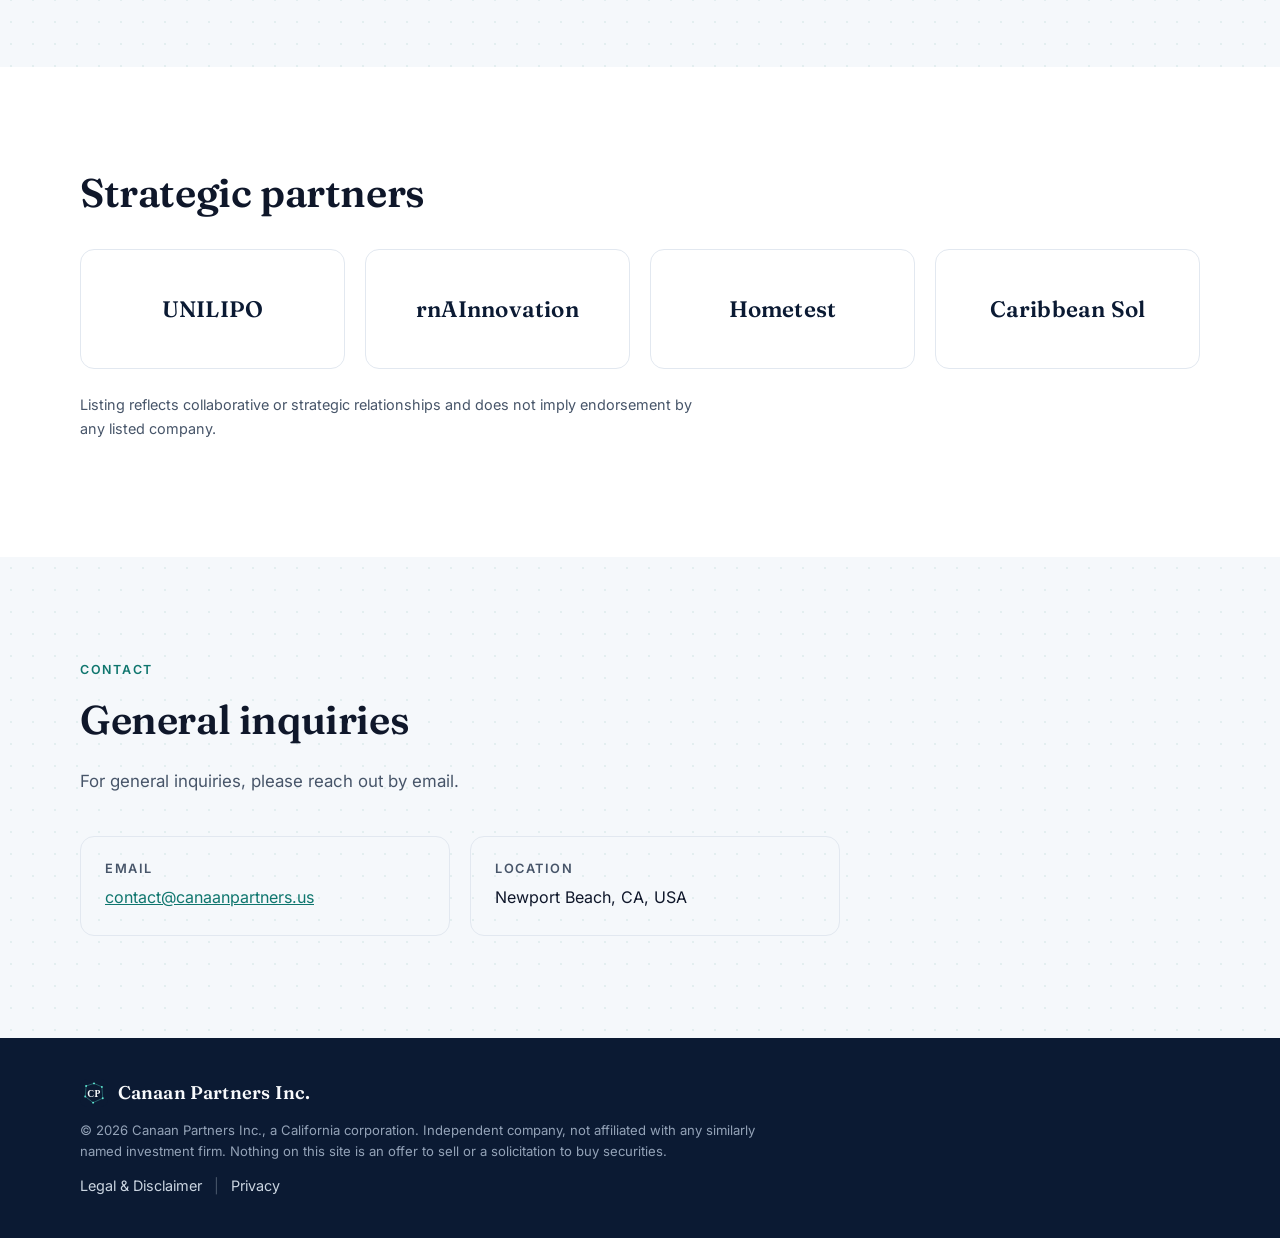
==== commit ef1a2357: "Richer What we offer copy; partner note update" ====
--- a/index.html
+++ b/index.html
@@ -123,27 +123,27 @@
           <article class="card">
             <svg class="card-icon" viewBox="0 0 48 48" aria-hidden="true"><g fill="none" stroke="currentColor" stroke-width="2"><rect x="15" y="16" width="18" height="26" rx="4"/><path d="M19 16v-5h10v5M20 6h8"/><path d="M15 26h18"/></g></svg>
             <h3>Skincare products</h3>
-            <p>Cosmetic skincare products developed by Canaan Partners Inc.</p>
+            <p>Formulated to work at the cellular level, our skincare supports the skin’s natural renewal for a visibly younger, healthier look.</p>
           </article>
           <article class="card">
             <svg class="card-icon" viewBox="0 0 48 48" aria-hidden="true"><g fill="none" stroke="currentColor" stroke-width="2"><rect x="8" y="18" width="32" height="12" rx="6" transform="rotate(-35 24 24)"/><path d="M19 17l9 13"/></g></svg>
             <h3>Nutritional supplements</h3>
-            <p>Dietary supplement products developed by Canaan Partners Inc.</p>
+            <p>Anti-aging formulas designed from a genetic perspective, created to support healthy aging from within.</p>
           </article>
           <article class="card">
             <svg class="card-icon" viewBox="0 0 48 48" aria-hidden="true"><g fill="none" stroke="currentColor" stroke-width="2"><circle cx="14" cy="18" r="4"/><circle cx="24" cy="12" r="4"/><circle cx="34" cy="18" r="4"/><path d="M16 36c0-6 4-11 8-11s8 5 8 11c0 4-4 5-8 5s-8-1-8-5z"/></g></svg>
             <h3>Animal nutrition <span class="soon">Coming soon</span></h3>
-            <p>Nutrition products for animals, currently in development.</p>
+            <p>We care for animals the way we care for people. Our optimized nutrition is designed to help fur babies live longer, healthier lives.</p>
           </article>
           <article class="card">
             <svg class="card-icon" viewBox="0 0 48 48" aria-hidden="true"><g fill="none" stroke="currentColor" stroke-width="2"><path d="M24 5l16 9v20l-16 9-16-9V14z"/><path d="M8 14l16 9 16-9M24 23v20"/></g></svg>
-            <h3>Raw materials and patented ingredients</h3>
-            <p>Raw materials and patented ingredients available to business customers.</p>
+            <h3>Patented ingredients for industry partners</h3>
+            <p>World-class, patented active ingredients for brands and manufacturers, including UNISOUL® RNAiG for anti-aging and UNISOUL® RNAiW for skin brightening.</p>
           </article>
           <article class="card">
             <svg class="card-icon" viewBox="0 0 48 48" aria-hidden="true"><g fill="none" stroke="currentColor" stroke-width="2"><circle cx="17" cy="16" r="6"/><circle cx="33" cy="20" r="5"/><path d="M6 40c0-7 5-12 11-12s11 5 11 12M28 40c0-5 2-9 6-10 4 1 8 5 8 10"/></g></svg>
             <h3>Industrial consultation</h3>
-            <p>Consultation services for companies in related industries.</p>
+            <p>Expert guidance for industry partners on active ingredients, formulation, and market trends.</p>
           </article>
         </div>
         <p class="fda-note">Statements regarding dietary supplements and skincare products have not been evaluated by the U.S. Food and Drug Administration. These products are not intended to diagnose, treat, cure, or prevent any disease.</p>
@@ -172,7 +172,7 @@
           <li class="wordmark">Hometest</li>
           <li class="wordmark">Caribbean Sol</li>
         </ul>
-        <p class="partners-note">Listing reflects a collaborative or strategic relationship and does not imply endorsement by, or affiliation with, any listed company.</p>
+        <p class="partners-note">Listing reflects collaborative or strategic relationships and does not imply endorsement by any listed company.</p>
       </div>
     </section>
 
--- a/assets/styles.css
+++ b/assets/styles.css
@@ -157,7 +157,11 @@
 .hero-vision { margin-top: 1.25rem; color: #e2e8f0; font-family: var(--serif); font-size: clamp(1.05rem, 1.8vw, 1.2rem); }
 .hero-vision span { font-family: var(--sans); text-transform: uppercase; letter-spacing: .14em; font-size: .72rem; font-weight: 600; color: var(--teal); margin-right: .6rem; }
 
-#offer .cards { grid-template-columns: repeat(auto-fit, minmax(200px, 1fr)); }
+#offer .cards { grid-template-columns: repeat(6, 1fr); align-items: stretch; }
+#offer .card { grid-column: span 2; display: flex; flex-direction: column; }
+#offer .card:nth-child(4), #offer .card:nth-child(5) { grid-column: span 3; }
+@media (max-width: 860px) { #offer .cards { grid-template-columns: 1fr 1fr; } #offer .card, #offer .card:nth-child(4), #offer .card:nth-child(5) { grid-column: auto; } #offer .card:nth-child(5) { grid-column: 1 / -1; } }
+@media (max-width: 720px) { #offer .cards { grid-template-columns: 1fr; } #offer .card:nth-child(5) { grid-column: auto; } }
 .soon { display: inline-block; margin-left: .35rem; padding: .1rem .5rem; border-radius: 999px; background: rgba(15,118,110,.1); color: var(--teal-deep); font-size: .7rem; font-weight: 600; letter-spacing: .06em; text-transform: uppercase; vertical-align: middle; }
 .fda-note { margin-top: 1.75rem; padding-top: 1rem; border-top: 1px solid var(--line); color: var(--muted); font-size: .82rem; max-width: 90ch; }
 
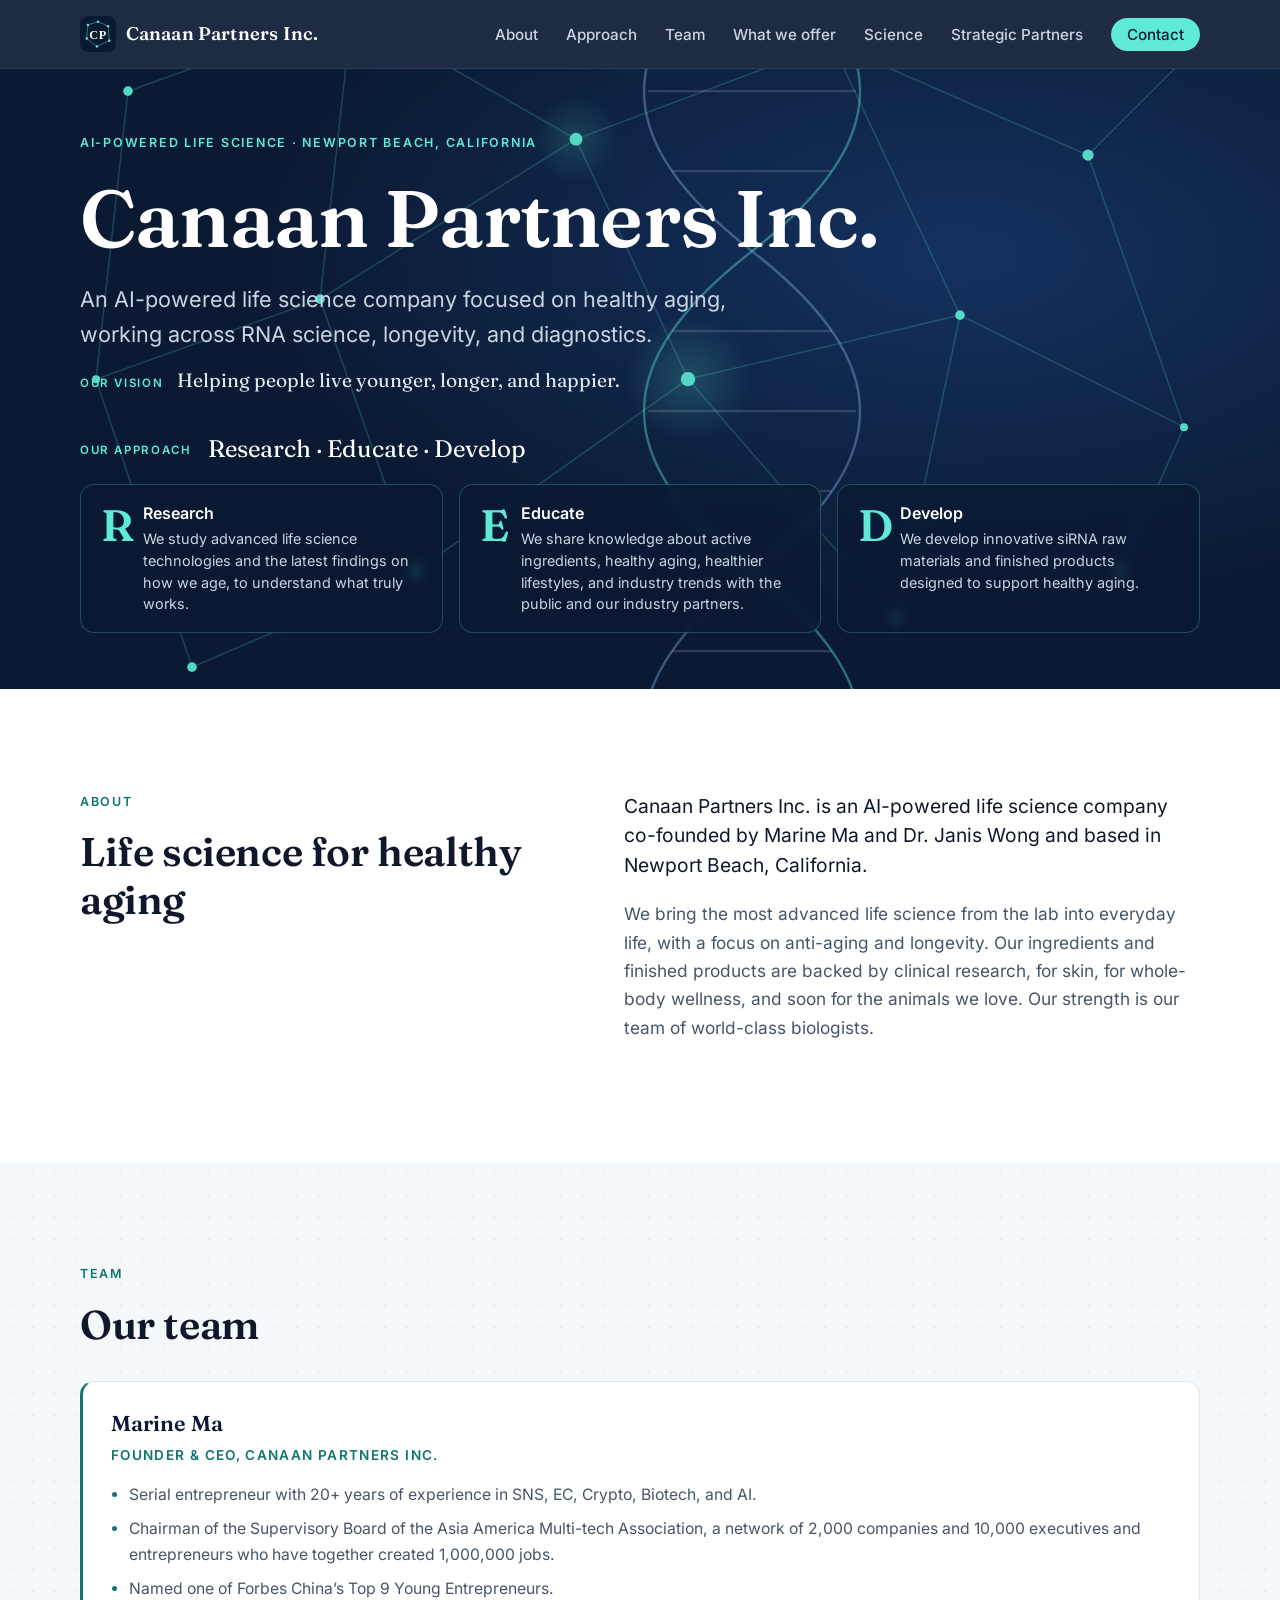
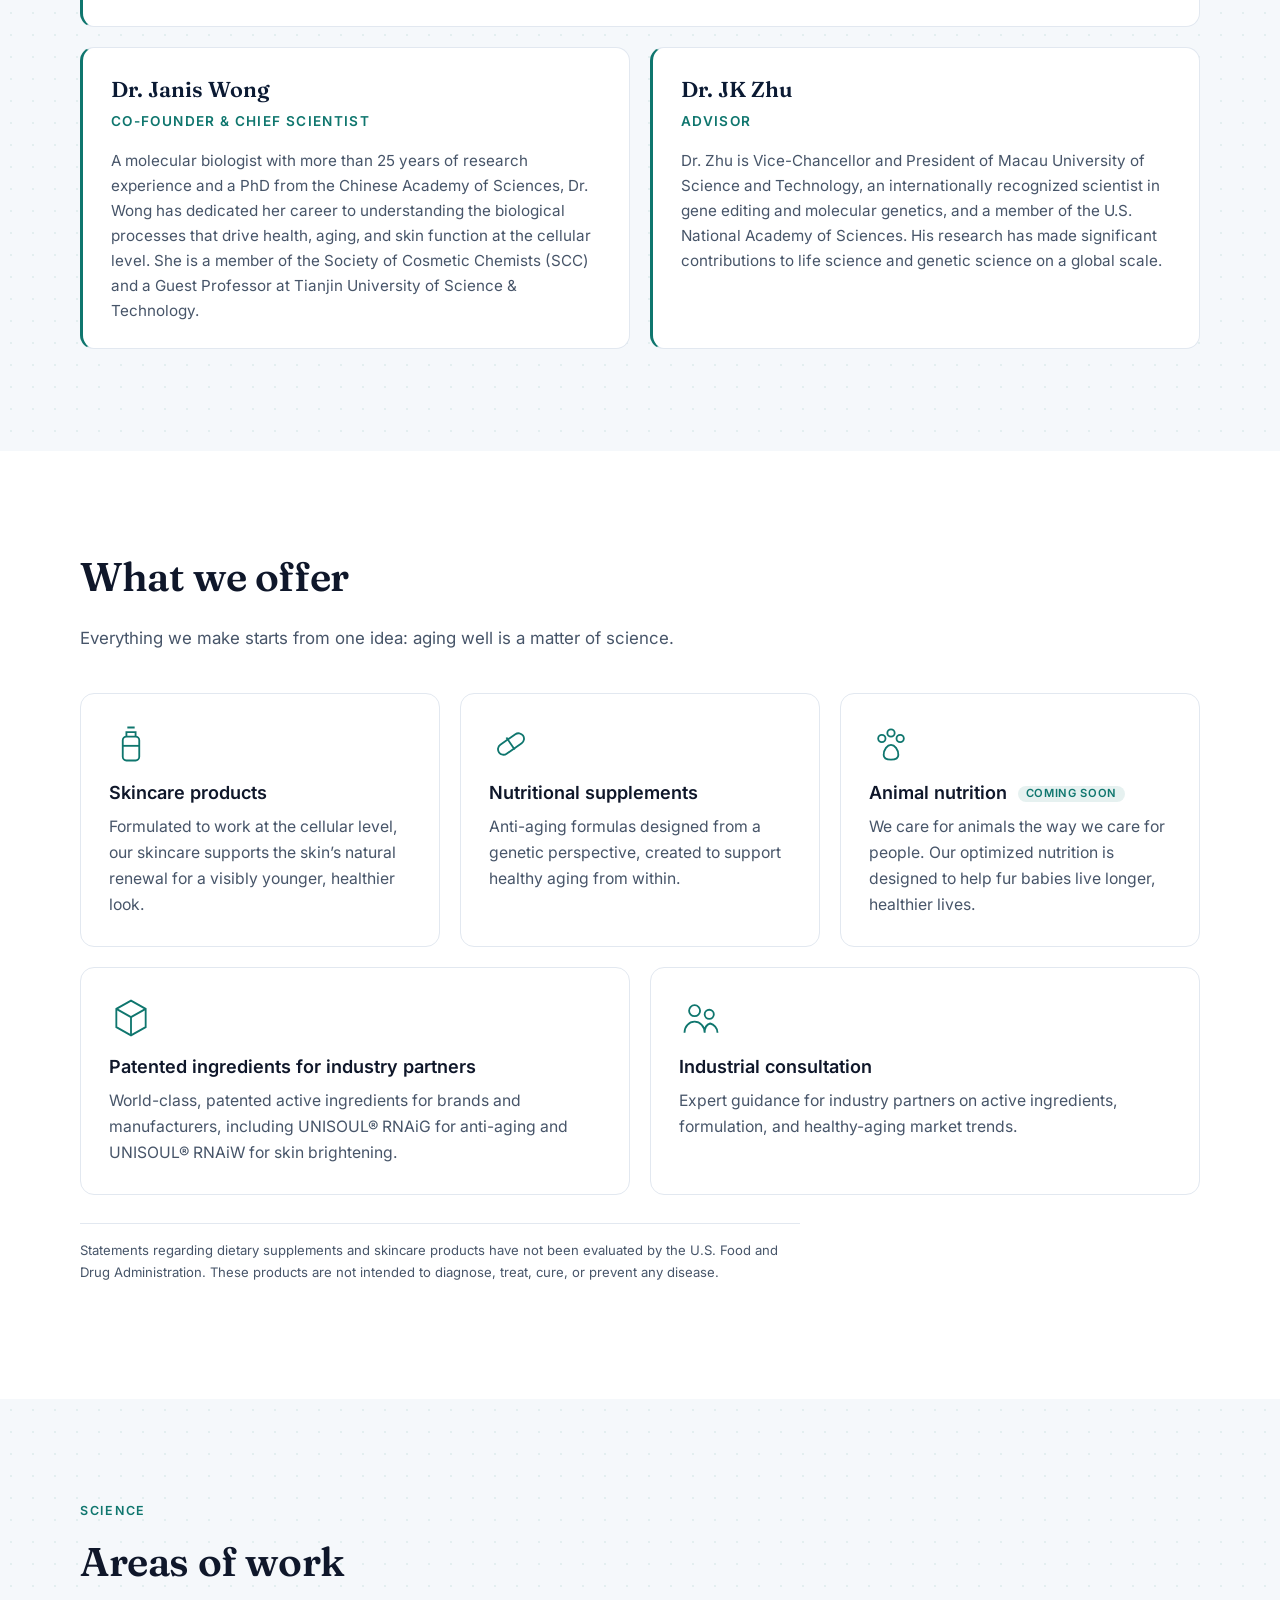
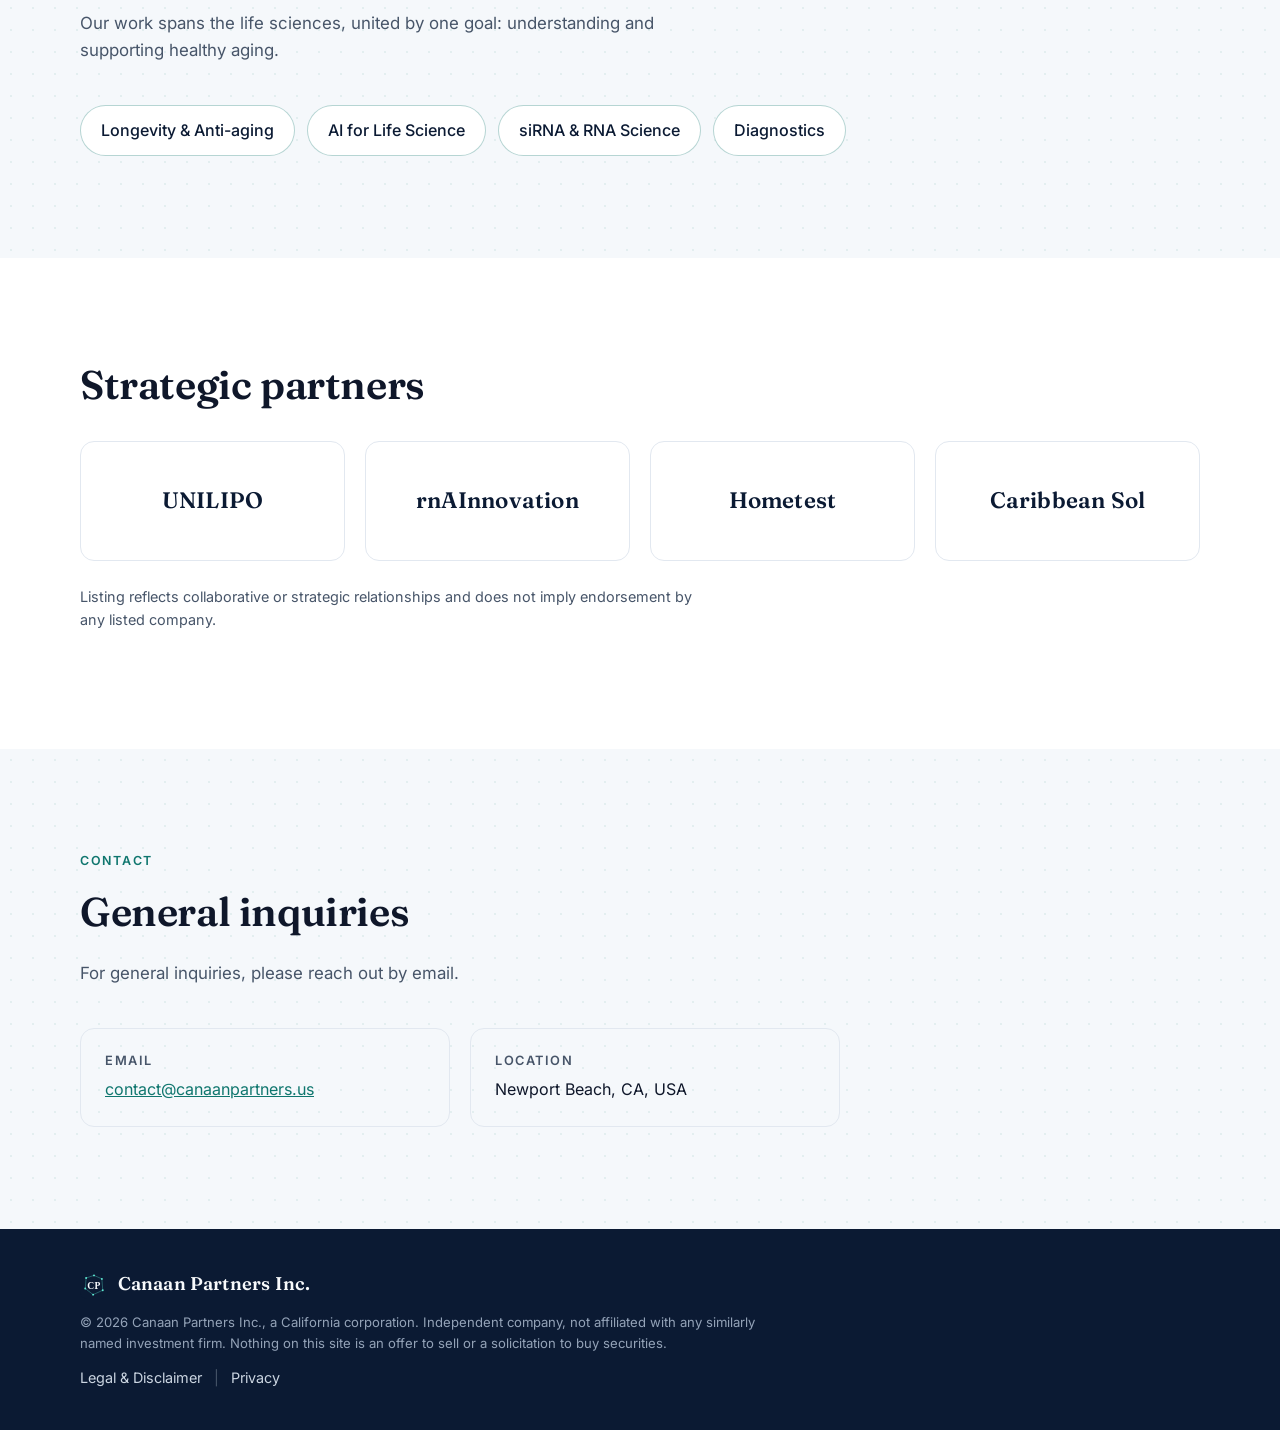
==== commit adfd3399: "Reposition site as AI-powered life science company focused on healthy aging" ====
--- a/index.html
+++ b/index.html
@@ -3,8 +3,8 @@
 <head>
   <meta charset="utf-8">
   <meta name="viewport" content="width=device-width, initial-scale=1">
-  <title>Canaan Partners Inc. — Biotechnology</title>
-  <meta name="description" content="Canaan Partners Inc. is a biotechnology company in Newport Beach, California, working across AI for biotech, RNA therapeutics, longevity science, and diagnostics.">
+  <title>Canaan Partners Inc. — AI-Powered Life Science</title>
+  <meta name="description" content="Canaan Partners Inc. is an AI-powered life science company in Newport Beach, California, focused on healthy aging, working across RNA science, longevity, and diagnostics.">
   <link rel="icon" type="image/svg+xml" href="assets/favicon.svg">
   <link rel="stylesheet" href="assets/styles.css">
 </head>
@@ -60,16 +60,16 @@
         <circle cx="360" cy="150" r="28" fill="url(#glow)" opacity=".2"/>
       </svg>
       <div class="container hero-inner">
-        <p class="eyebrow">Biotechnology · Newport Beach, California</p>
+        <p class="eyebrow">AI-Powered Life Science · Newport Beach, California</p>
         <h1>Canaan Partners Inc.</h1>
-        <p class="lede">A biotechnology company working across AI for biotech, RNA therapeutics, longevity science, and diagnostics.</p>
+        <p class="lede">An AI-powered life science company focused on healthy aging, working across RNA science, longevity, and diagnostics.</p>
         <p class="hero-vision"><span>Our vision</span> Helping people live younger, longer, and happier.</p>
         <div class="hero-red" id="approach">
           <p class="hero-red-title"><span>Our approach</span> Research · Educate · Develop</p>
           <div class="hero-red-grid">
-            <article class="hero-red-card"><span class="hero-red-letter" aria-hidden="true">R</span><div><h3>Research</h3><p>We study advanced technologies and the latest scientific findings to understand what truly works.</p></div></article>
-            <article class="hero-red-card"><span class="hero-red-letter" aria-hidden="true">E</span><div><h3>Educate</h3><p>We share knowledge about active ingredients, healthier lifestyles, and industry trends with the public and our industry partners.</p></div></article>
-            <article class="hero-red-card"><span class="hero-red-letter" aria-hidden="true">D</span><div><h3>Develop</h3><p>We develop innovative siRNA raw materials and finished products.</p></div></article>
+            <article class="hero-red-card"><span class="hero-red-letter" aria-hidden="true">R</span><div><h3>Research</h3><p>We study advanced life science technologies and the latest findings on how we age, to understand what truly works.</p></div></article>
+            <article class="hero-red-card"><span class="hero-red-letter" aria-hidden="true">E</span><div><h3>Educate</h3><p>We share knowledge about active ingredients, healthy aging, healthier lifestyles, and industry trends with the public and our industry partners.</p></div></article>
+            <article class="hero-red-card"><span class="hero-red-letter" aria-hidden="true">D</span><div><h3>Develop</h3><p>We develop innovative siRNA raw materials and finished products designed to support healthy aging.</p></div></article>
           </div>
         </div>
       </div>
@@ -79,11 +79,11 @@
       <div class="container two-col">
         <div>
           <p class="eyebrow dark">About</p>
-          <h2>Science-driven biotechnology</h2>
+          <h2>Life science for healthy aging</h2>
         </div>
         <div class="prose">
-          <p class="about-intro">Canaan Partners Inc. is a biotechnology company co-founded by Marine Ma and Dr. Janis Wong and based in Newport Beach, California.</p>
-          <p>Canaan Partners Inc. researches the most advanced biotechnology and carries it from the lab into real life, developing ingredients and finished products backed by clinical research. Our strength is our team of world-class biologists.</p>
+          <p class="about-intro">Canaan Partners Inc. is an AI-powered life science company co-founded by Marine Ma and Dr. Janis Wong and based in Newport Beach, California.</p>
+          <p>We bring the most advanced life science from the lab into everyday life, with a focus on anti-aging and longevity. Our ingredients and finished products are backed by clinical research, for skin, for whole-body wellness, and soon for the animals we love. Our strength is our team of world-class biologists.</p>
         </div>
       </div>
     </section>
@@ -110,7 +110,7 @@
           <article class="founder-card team-card">
             <p class="founder-name">Dr. JK Zhu</p>
             <p class="founder-role">Advisor</p>
-            <p class="team-bio">Dr. Zhu is Vice-Chancellor and President of Macau University of Science and Technology, an internationally recognized scientist in gene editing and molecular genetics, and a member of the U.S. National Academy of Sciences. His research has made significant contributions to biotechnology and genetic science on a global scale.</p>
+            <p class="team-bio">Dr. Zhu is Vice-Chancellor and President of Macau University of Science and Technology, an internationally recognized scientist in gene editing and molecular genetics, and a member of the U.S. National Academy of Sciences. His research has made significant contributions to life science and genetic science on a global scale.</p>
           </article>
         </div>
       </div>
@@ -119,6 +119,7 @@
     <section class="section" id="offer">
       <div class="container">
         <h2>What we offer</h2>
+        <p class="section-intro">Everything we make starts from one idea: aging well is a matter of science.</p>
         <div class="cards">
           <article class="card">
             <svg class="card-icon" viewBox="0 0 48 48" aria-hidden="true"><g fill="none" stroke="currentColor" stroke-width="2"><rect x="15" y="16" width="18" height="26" rx="4"/><path d="M19 16v-5h10v5M20 6h8"/><path d="M15 26h18"/></g></svg>
@@ -143,7 +144,7 @@
           <article class="card">
             <svg class="card-icon" viewBox="0 0 48 48" aria-hidden="true"><g fill="none" stroke="currentColor" stroke-width="2"><circle cx="17" cy="16" r="6"/><circle cx="33" cy="20" r="5"/><path d="M6 40c0-7 5-12 11-12s11 5 11 12M28 40c0-5 2-9 6-10 4 1 8 5 8 10"/></g></svg>
             <h3>Industrial consultation</h3>
-            <p>Expert guidance for industry partners on active ingredients, formulation, and market trends.</p>
+            <p>Expert guidance for industry partners on active ingredients, formulation, and healthy-aging market trends.</p>
           </article>
         </div>
         <p class="fda-note">Statements regarding dietary supplements and skincare products have not been evaluated by the U.S. Food and Drug Administration. These products are not intended to diagnose, treat, cure, or prevent any disease.</p>
@@ -154,10 +155,11 @@
       <div class="container">
         <p class="eyebrow dark">Science</p>
         <h2>Areas of work</h2>
+        <p class="section-intro">Our work spans the life sciences, united by one goal: understanding and supporting healthy aging.</p>
         <ul class="area-list">
-          <li>AI for Biotech</li>
-          <li>siRNA &amp; RNA Therapeutics</li>
           <li>Longevity &amp; Anti-aging</li>
+          <li>AI for Life Science</li>
+          <li>siRNA &amp; RNA Science</li>
           <li>Diagnostics</li>
         </ul>
       </div>
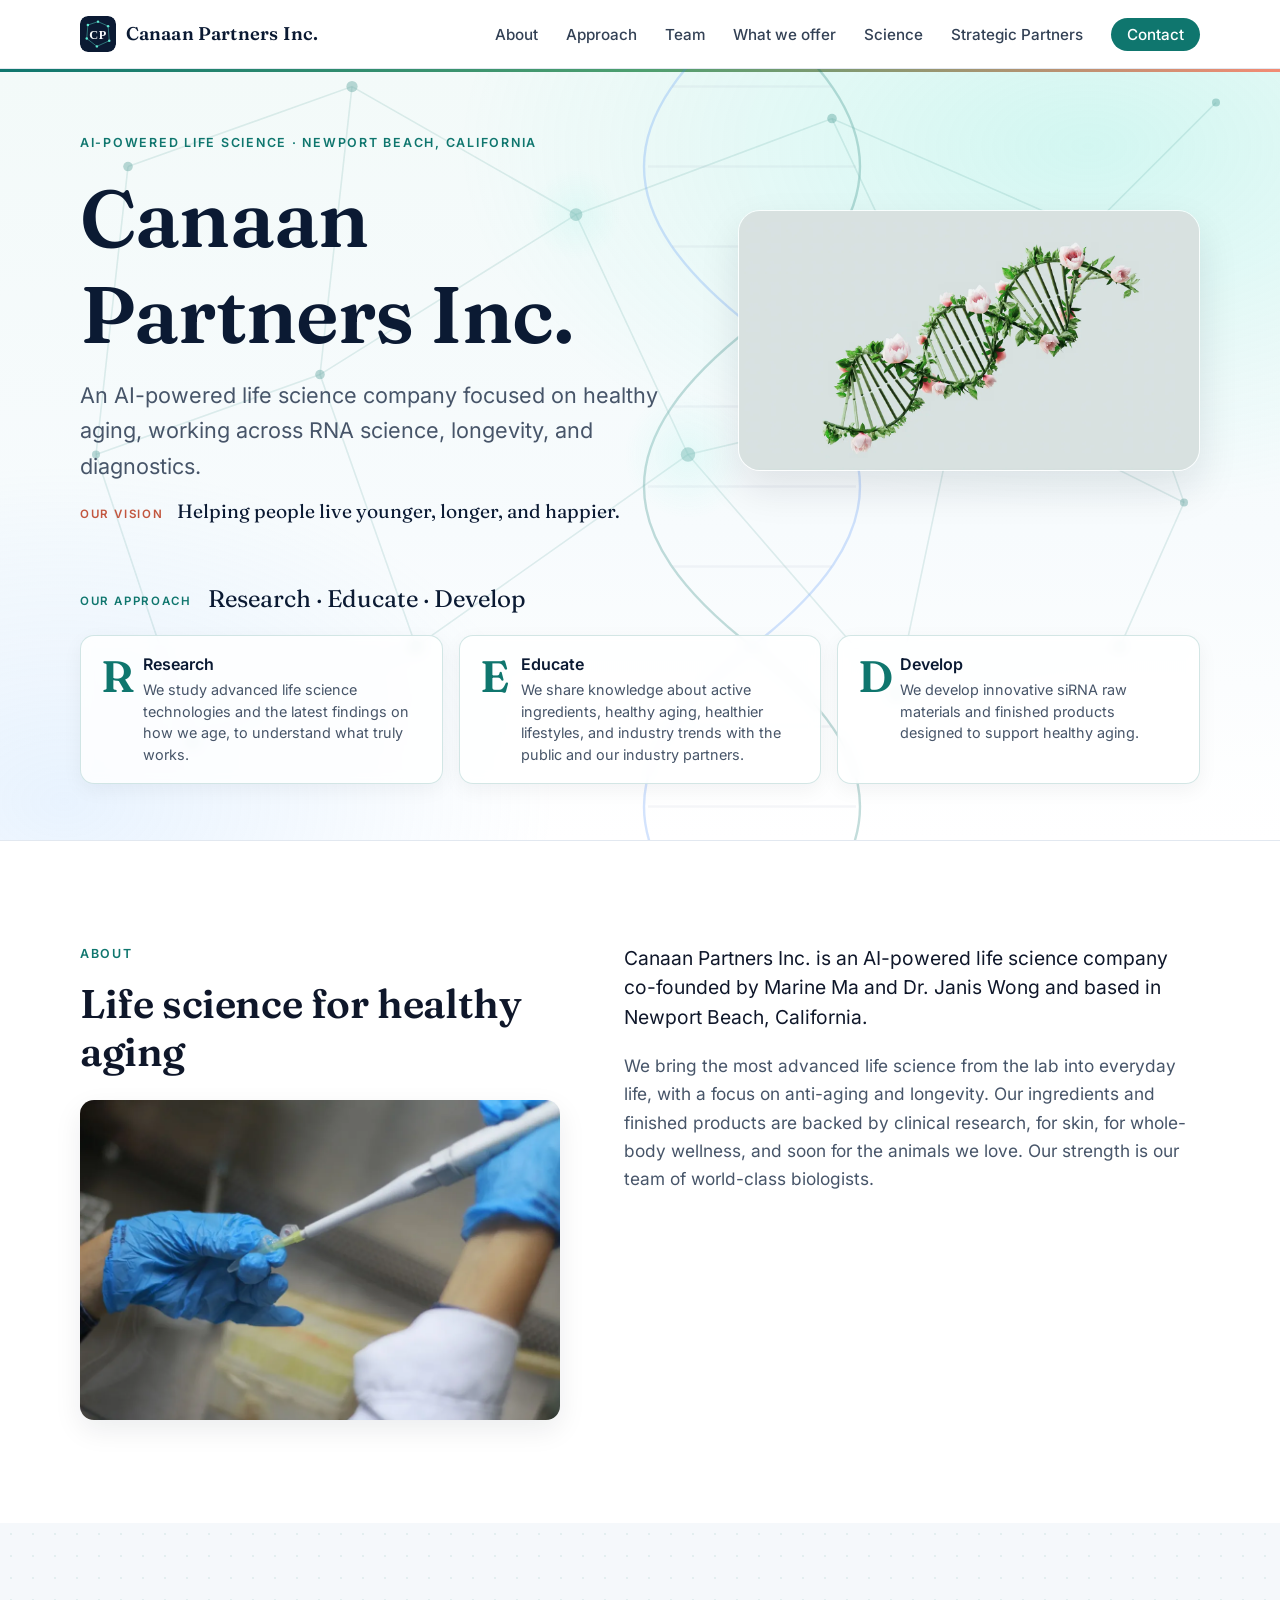
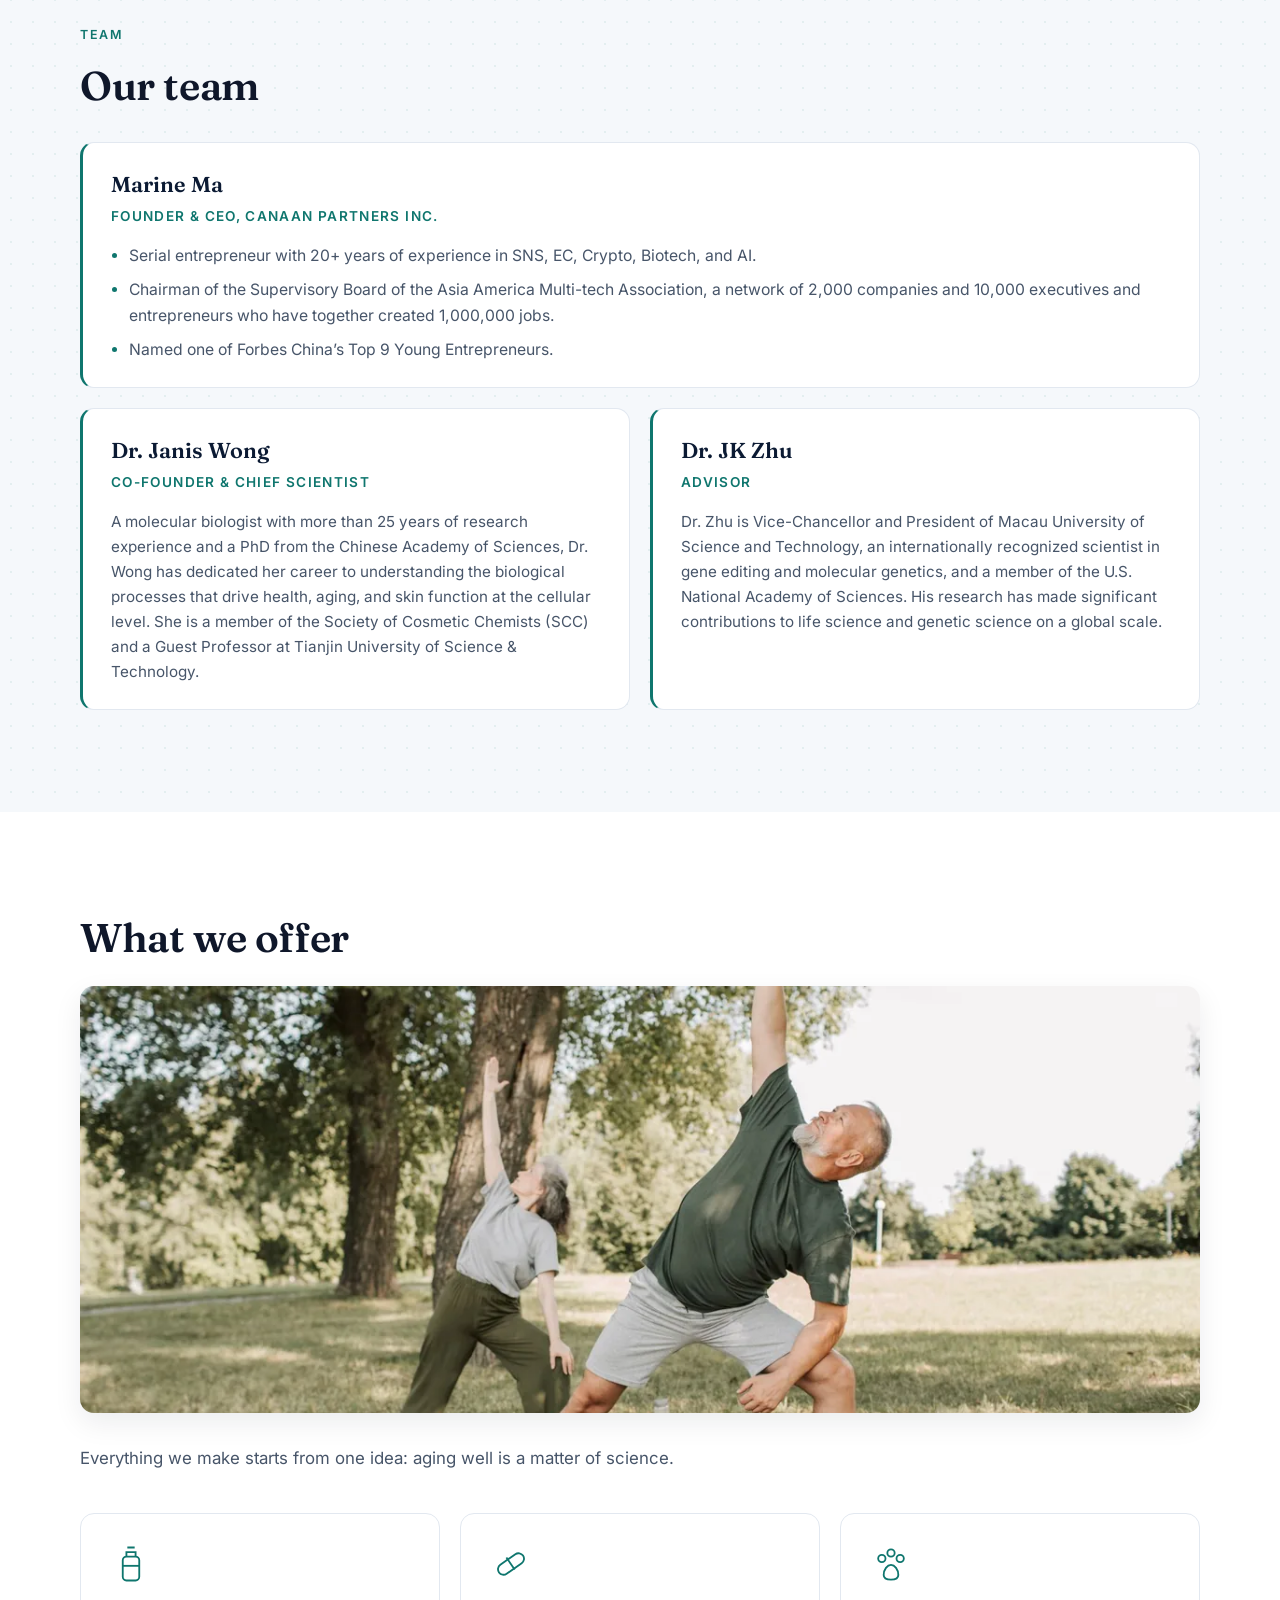
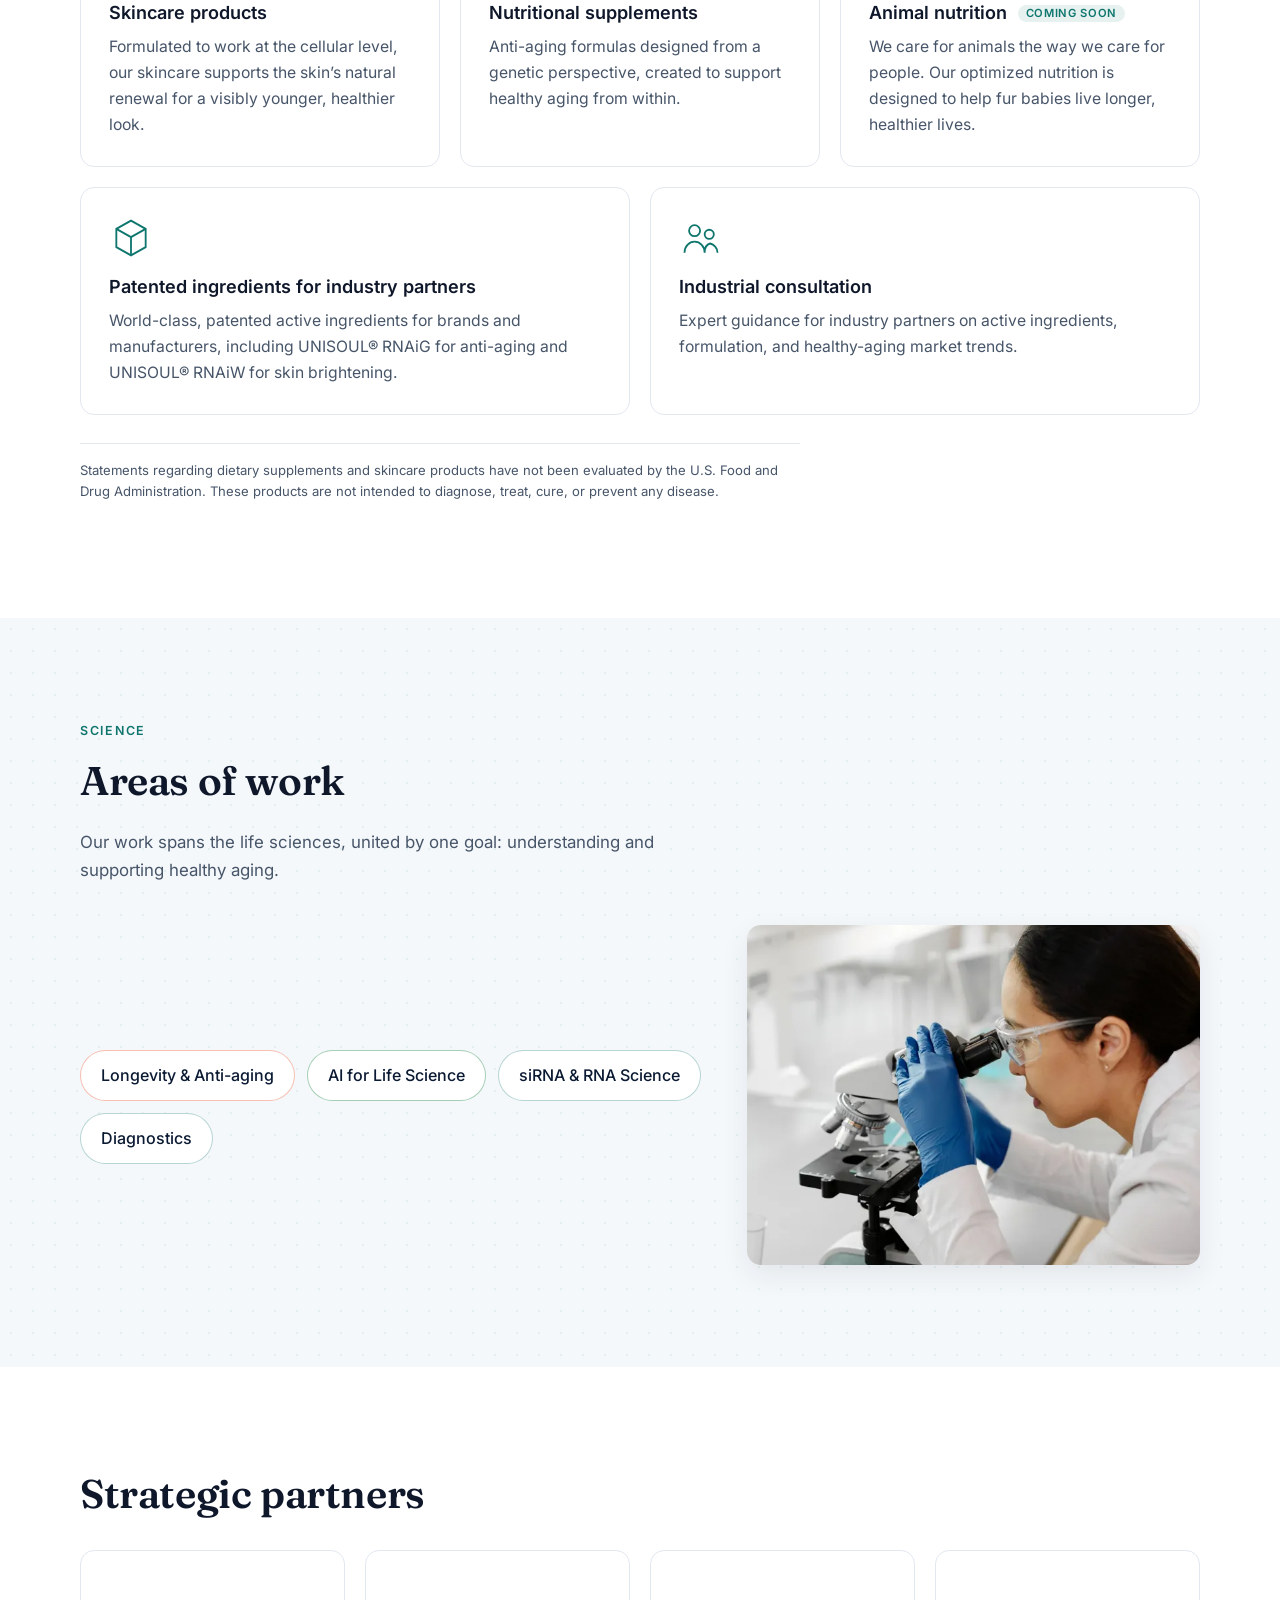
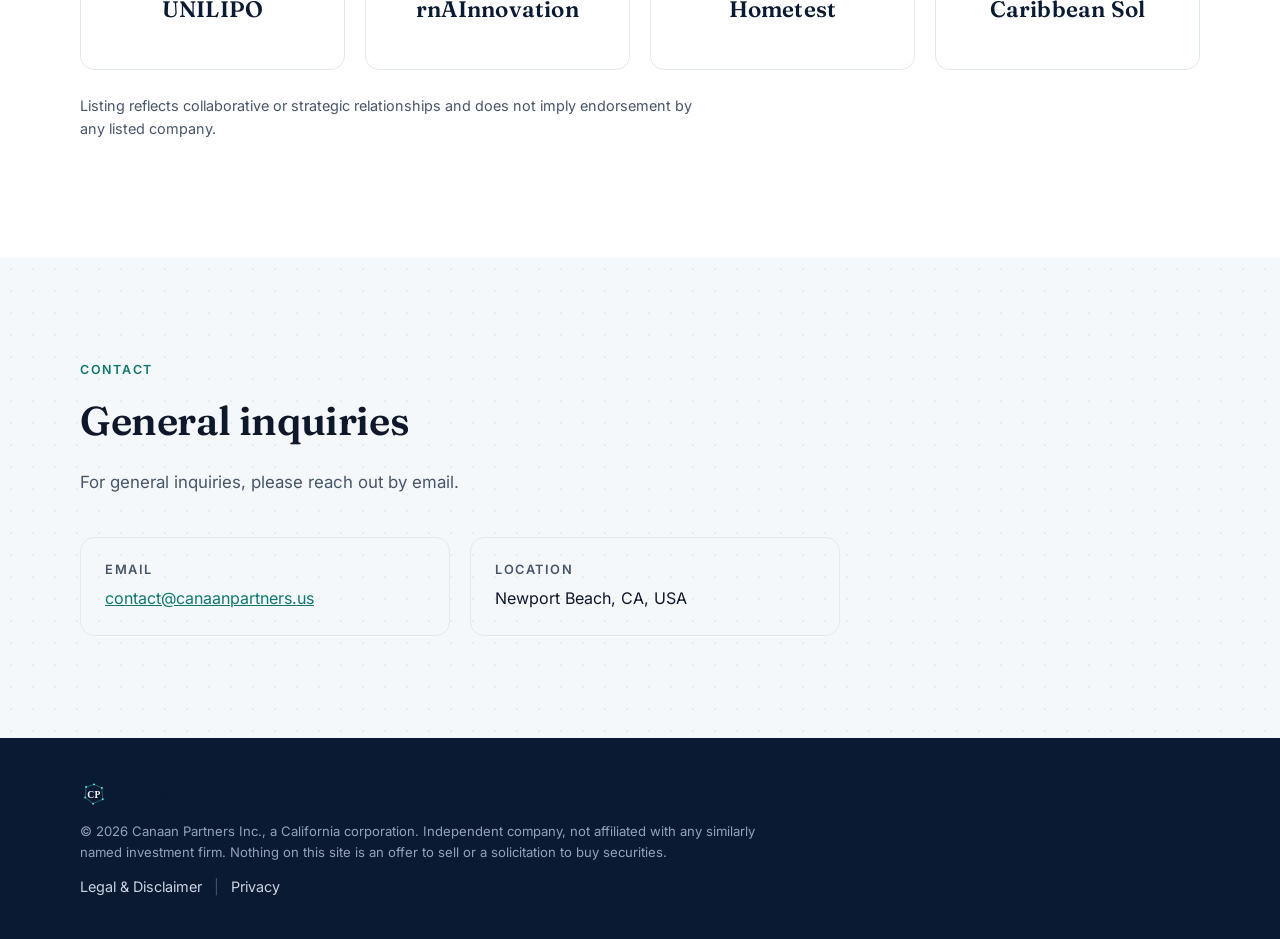
==== commit 2569e12e: "Add life-science imagery (Pexels) and warm coral/leaf accents" ====
--- a/index.html
+++ b/index.html
@@ -60,10 +60,14 @@
         <circle cx="360" cy="150" r="28" fill="url(#glow)" opacity=".2"/>
       </svg>
       <div class="container hero-inner">
+        <div class="hero-top"><div class="hero-copy">
         <p class="eyebrow">AI-Powered Life Science · Newport Beach, California</p>
         <h1>Canaan Partners Inc.</h1>
         <p class="lede">An AI-powered life science company focused on healthy aging, working across RNA science, longevity, and diagnostics.</p>
         <p class="hero-vision"><span>Our vision</span> Helping people live younger, longer, and happier.</p>
+        </div>
+        <figure class="hero-art"><img src="images/hero-dna-botanical.webp" width="1400" height="788" alt="Illustration of a DNA double helix formed from green leaves and pink blossoms, symbolizing life science and nature" fetchpriority="high"></figure>
+        </div>
         <div class="hero-red" id="approach">
           <p class="hero-red-title"><span>Our approach</span> Research · Educate · Develop</p>
           <div class="hero-red-grid">
@@ -80,6 +84,7 @@
         <div>
           <p class="eyebrow dark">About</p>
           <h2>Life science for healthy aging</h2>
+          <figure class="section-img"><img src="images/research-pipette.webp" width="1000" height="667" loading="lazy" alt="Gloved hand using a pipette in a bright laboratory"></figure>
         </div>
         <div class="prose">
           <p class="about-intro">Canaan Partners Inc. is an AI-powered life science company co-founded by Marine Ma and Dr. Janis Wong and based in Newport Beach, California.</p>
@@ -119,6 +124,7 @@
     <section class="section" id="offer">
       <div class="container">
         <h2>What we offer</h2>
+        <figure class="offer-banner"><img src="images/healthy-aging-active.webp" width="1200" height="800" loading="lazy" alt="Active older couple doing yoga outdoors in a sunny park"></figure>
         <p class="section-intro">Everything we make starts from one idea: aging well is a matter of science.</p>
         <div class="cards">
           <article class="card">
@@ -156,12 +162,15 @@
         <p class="eyebrow dark">Science</p>
         <h2>Areas of work</h2>
         <p class="section-intro">Our work spans the life sciences, united by one goal: understanding and supporting healthy aging.</p>
+        <div class="science-split">
         <ul class="area-list">
           <li>Longevity &amp; Anti-aging</li>
           <li>AI for Life Science</li>
           <li>siRNA &amp; RNA Science</li>
           <li>Diagnostics</li>
         </ul>
+        <figure class="section-img"><img src="images/science-microscope.webp" width="667" height="1000" loading="lazy" alt="Researcher examining samples with a microscope in a bright modern laboratory"></figure>
+        </div>
       </div>
     </section>
 
@@ -169,10 +178,10 @@
       <div class="container">
         <h2>Strategic partners</h2>
         <ul class="partners-grid">
-          <li class="wordmark">UNILIPO</li>
-          <li class="wordmark">rnAInnovation</li>
+          <li><a class="wordmark" href="https://unilipo.us" target="_blank" rel="noopener" aria-label="UNILIPO (opens in a new tab)">UNILIPO</a></li>
+          <li><a class="wordmark" href="https://rnainnovation.ai" target="_blank" rel="noopener" aria-label="rnAInnovation (opens in a new tab)">rnAInnovation</a></li>
           <li class="wordmark">Hometest</li>
-          <li class="wordmark">Caribbean Sol</li>
+          <li><a class="wordmark" href="https://caribbean-sol.com" target="_blank" rel="noopener" aria-label="Caribbean Sol (opens in a new tab)">Caribbean Sol</a></li>
         </ul>
         <p class="partners-note">Listing reflects collaborative or strategic relationships and does not imply endorsement by any listed company.</p>
       </div>
--- a/assets/styles.css
+++ b/assets/styles.css
@@ -96,6 +96,8 @@
 .partners-grid { list-style: none; padding: 0; margin: 2rem 0 0; display: grid; grid-template-columns: repeat(auto-fit, minmax(190px, 1fr)); gap: 1.25rem; }
 .wordmark { display: flex; align-items: center; justify-content: center; min-height: 120px; padding: 1.5rem 1rem; background: #fff; border: 1px solid var(--line); border-radius: var(--radius); font-family: var(--serif); font-size: 1.4rem; font-weight: 600; color: var(--navy); text-align: center; letter-spacing: .01em; word-break: break-word; }
 .wordmark:lang(zh-Hans) { font-family: "PingFang SC", "Noto Sans SC", "Noto Sans CJK SC", "Microsoft YaHei", "Source Han Sans SC", sans-serif; letter-spacing: .08em; }
+a.wordmark { height: 100%; box-sizing: border-box; text-decoration: none; transition: border-color .2s, box-shadow .2s; }
+a.wordmark:hover, a.wordmark:focus-visible { border-color: var(--teal); box-shadow: 0 4px 14px rgba(15, 23, 42, .08); }
 .section-dark a { color: var(--teal); }
 
 /* Founders */
@@ -205,3 +207,53 @@
   .hero-vision { font-size: 1rem; }
   .hero .eyebrow { margin-bottom: .6rem; font-size: .7rem; }
 }
+
+/* ---- Light, airy first screen (2026-10 refresh) ---- */
+.site-header { background: rgba(255, 255, 255, .86); border-bottom: 1px solid var(--line); }
+.brand { color: var(--navy); }
+.nav-links a { color: #334155; }
+.nav-links a:hover { color: var(--teal-deep); }
+.nav-links .nav-cta { color: #fff; background: var(--teal-deep); }
+.nav-links .nav-cta:hover { color: #fff; background: #115e59; }
+.nav-toggle span { background: var(--navy); }
+@media (max-width: 860px) { .nav-links { background: #fff; border-bottom: 1px solid var(--line); box-shadow: 0 10px 24px rgba(15, 23, 42, .06); } }
+.hero { color: var(--ink); background:
+  radial-gradient(900px 520px at 85% 10%, rgba(94, 234, 212, .22) 0%, rgba(94, 234, 212, 0) 70%),
+  radial-gradient(700px 480px at 5% 95%, rgba(147, 197, 253, .20) 0%, rgba(147, 197, 253, 0) 70%),
+  linear-gradient(180deg, #f3faf9 0%, #f7fbfd 60%, #ffffff 100%);
+  border-bottom: 1px solid var(--line); }
+.hero::before { content: ""; position: absolute; left: 0; right: 0; top: 0; height: 3px; background: linear-gradient(90deg, var(--teal-deep), var(--teal), #93c5fd); }
+.hero-network { opacity: .55; }
+.hero-network g[stroke="#5eead4"], .hero-network .helix path { stroke: var(--teal-deep); }
+.hero-network .helix path + path { stroke: #3b82f6; }
+.hero-network .helix g { stroke: #94a3b8; }
+.hero-network g[fill="#5eead4"] { fill: var(--teal-deep); opacity: .5; }
+.hero h1 { color: var(--navy); }
+.hero .lede { color: var(--muted); }
+.hero .eyebrow, .hero-vision span, .hero-red-title span, .hero-red-letter { color: var(--teal-deep); }
+.hero-vision, .hero-red-title { color: var(--navy); }
+.hero-red-card { background: rgba(255, 255, 255, .82); border: 1px solid rgba(15, 118, 110, .18); box-shadow: 0 6px 20px rgba(15, 23, 42, .05); }
+.hero-red-card h3 { color: var(--navy); }
+.hero-red-card p { color: var(--muted); }
+
+/* ---- Imagery + warm accent (2026-10) ---- */
+:root { --coral: #f28b74; --leaf: #4d9f6f; }
+.hero-top { display: grid; grid-template-columns: 1.15fr .85fr; gap: 2rem; align-items: center; }
+.hero-art { margin: 0; }
+.hero-art img { display: block; width: 100%; height: auto; border-radius: 22px; box-shadow: 0 18px 40px rgba(15, 23, 42, .10); border: 1px solid rgba(255,255,255,.8); }
+.hero::before { background: linear-gradient(90deg, var(--teal-deep), var(--leaf), var(--coral)); }
+.hero-vision span { color: #c2563f; }
+.section-img { margin: 1.5rem 0 0; }
+.section-img img, .offer-banner img { display: block; width: 100%; height: auto; border-radius: var(--radius); box-shadow: 0 10px 28px rgba(15, 23, 42, .08); }
+.offer-banner { margin: 1.25rem 0 2rem; }
+.offer-banner img { aspect-ratio: 21 / 8; object-fit: cover; object-position: center 40%; }
+.science-split { display: grid; grid-template-columns: 1.4fr 1fr; gap: 2rem; align-items: center; }
+.science-split .section-img { margin: 0; }
+.science-split .section-img img { aspect-ratio: 4 / 3; object-fit: cover; }
+.area-list li:nth-child(1) { border-color: rgba(242, 139, 116, .55); }
+.area-list li:nth-child(2) { border-color: rgba(77, 159, 111, .5); }
+@media (max-width: 860px) {
+  .hero-top, .science-split { grid-template-columns: 1fr; gap: 1.25rem; }
+  .hero-art { max-width: 520px; }
+  .offer-banner img { aspect-ratio: 16 / 9; }
+}
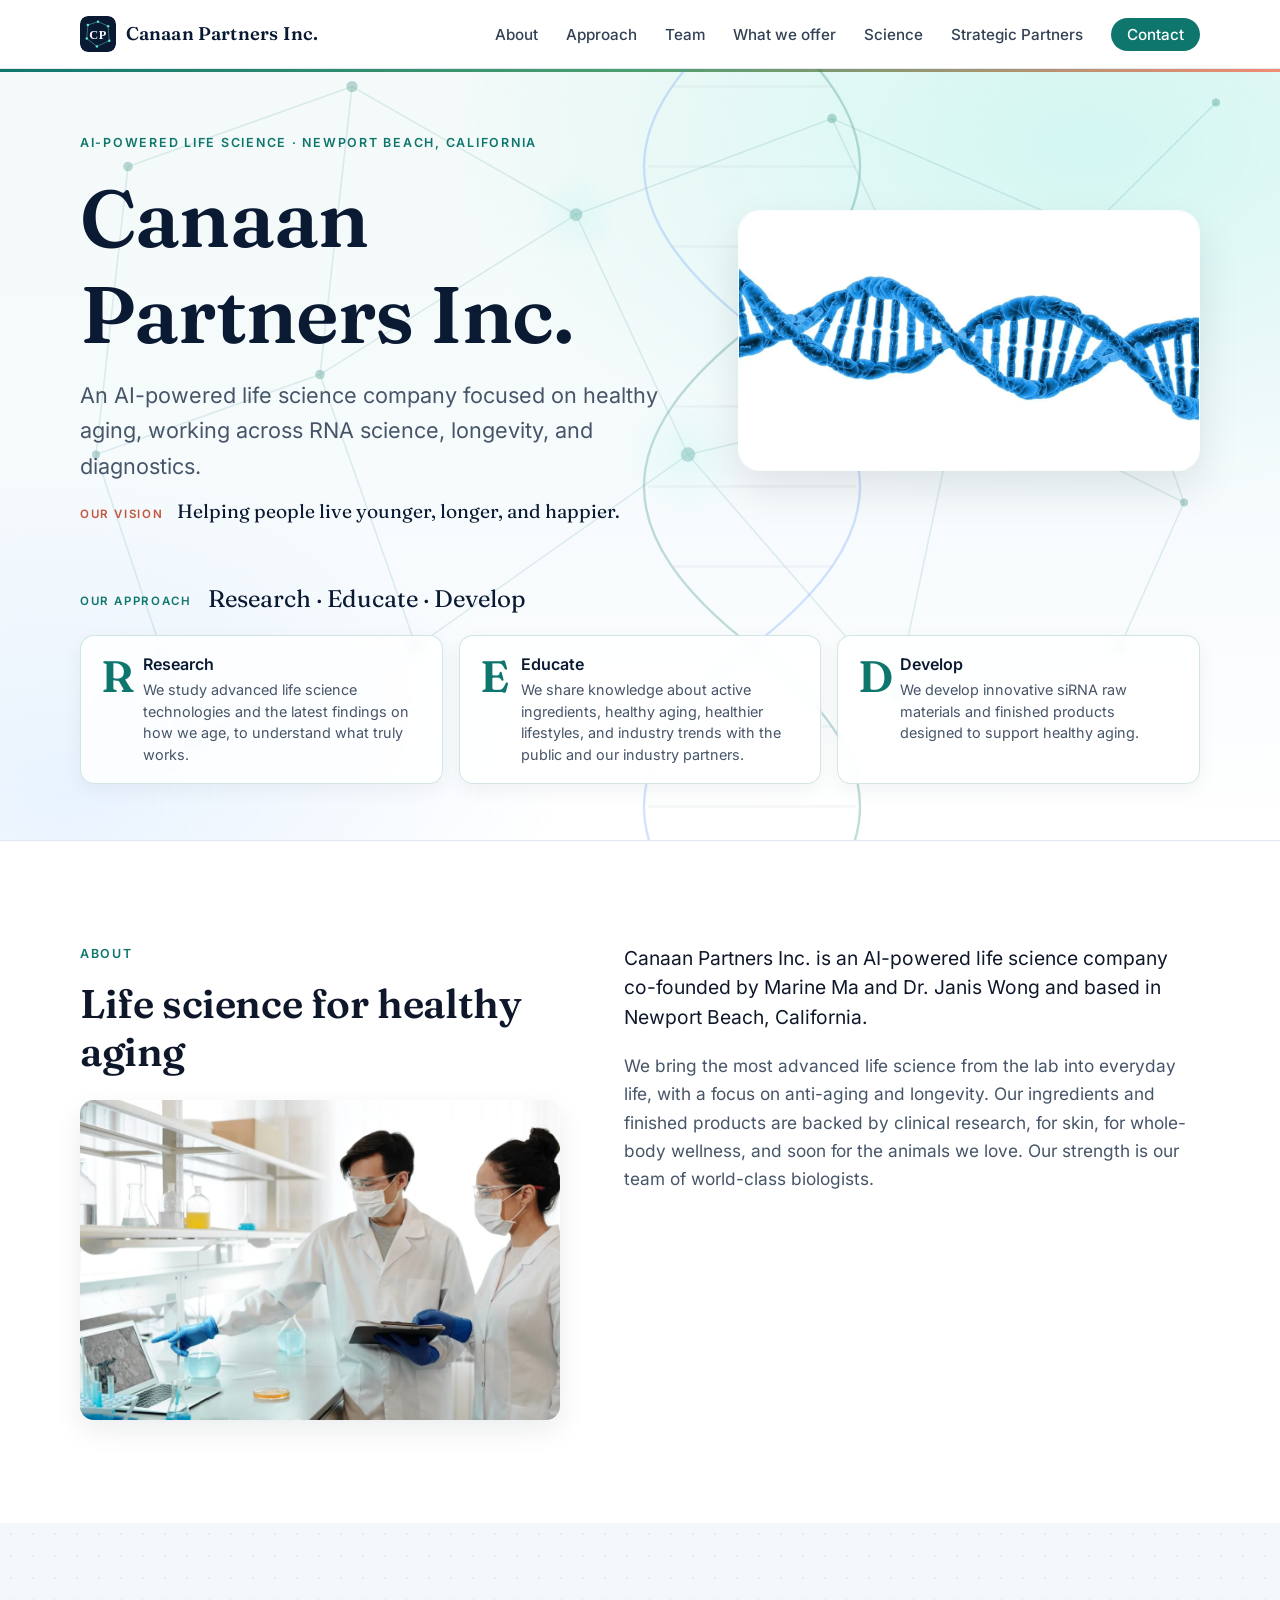
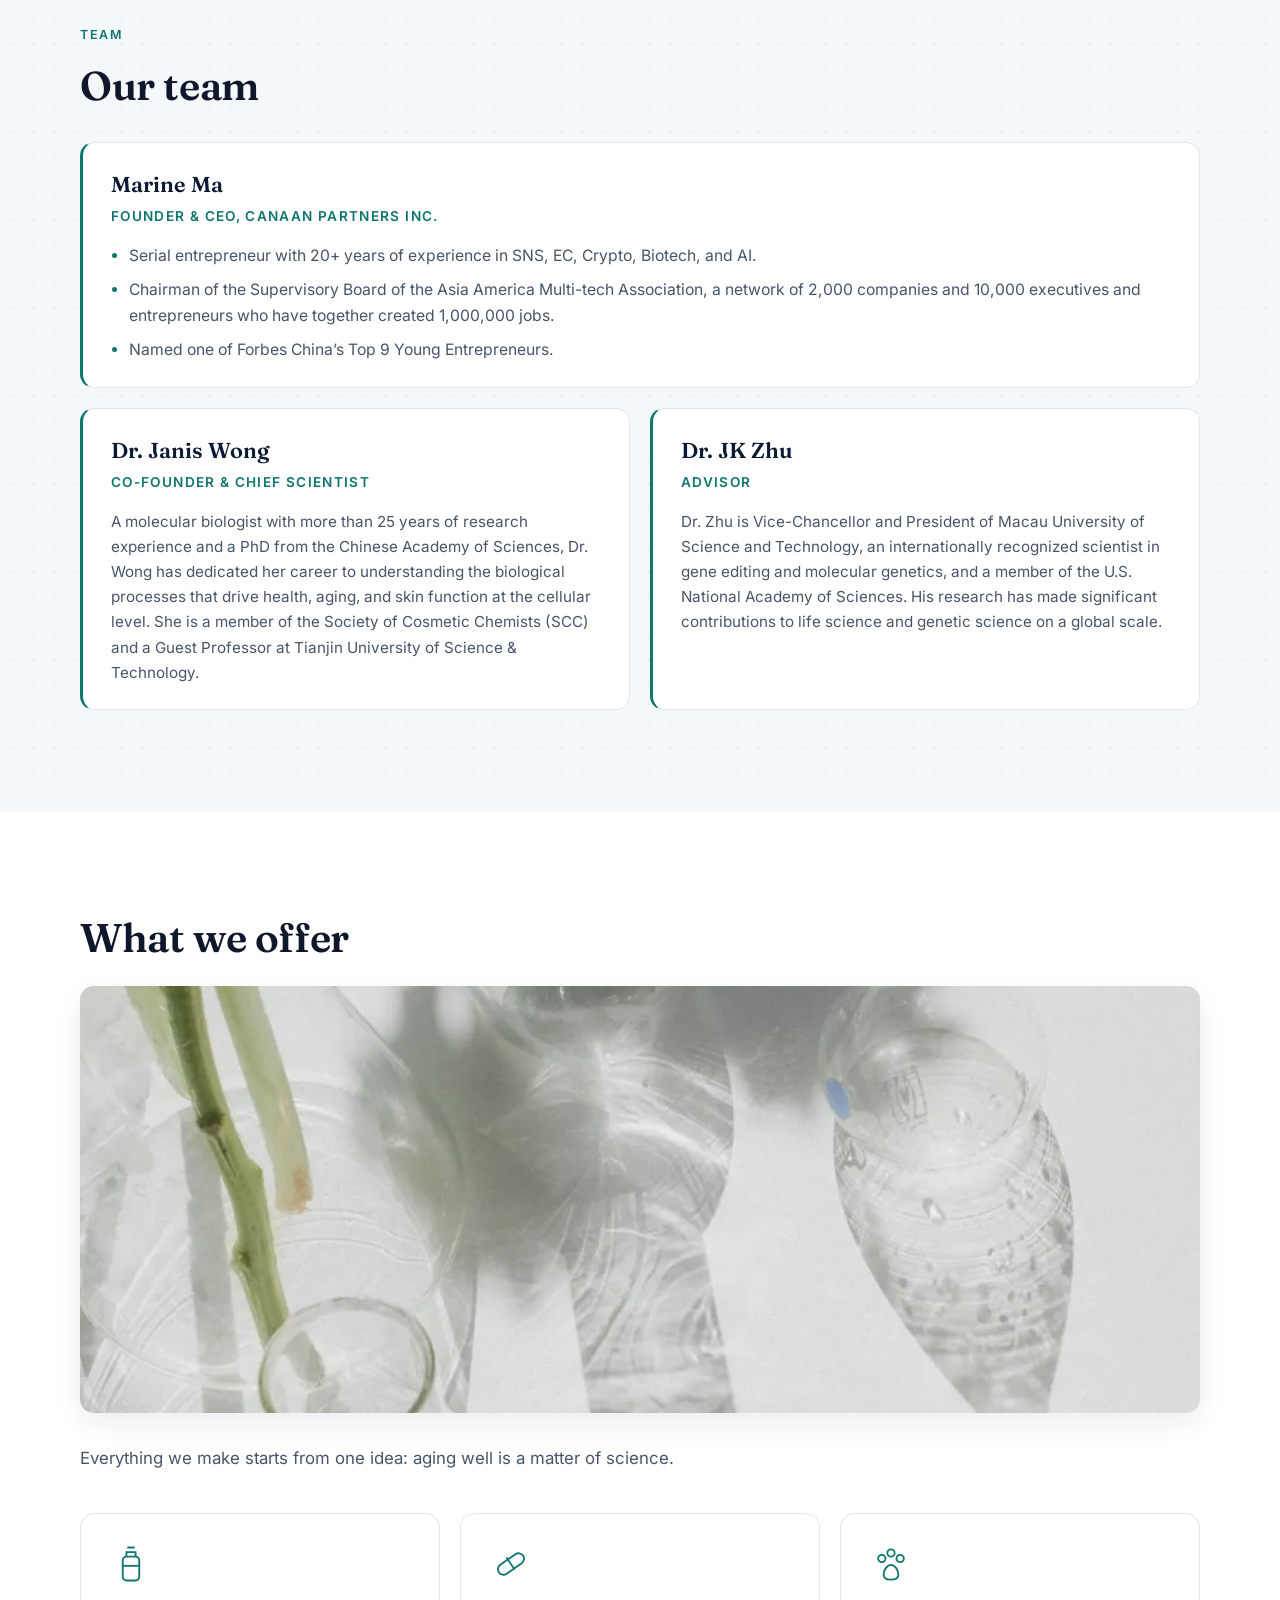
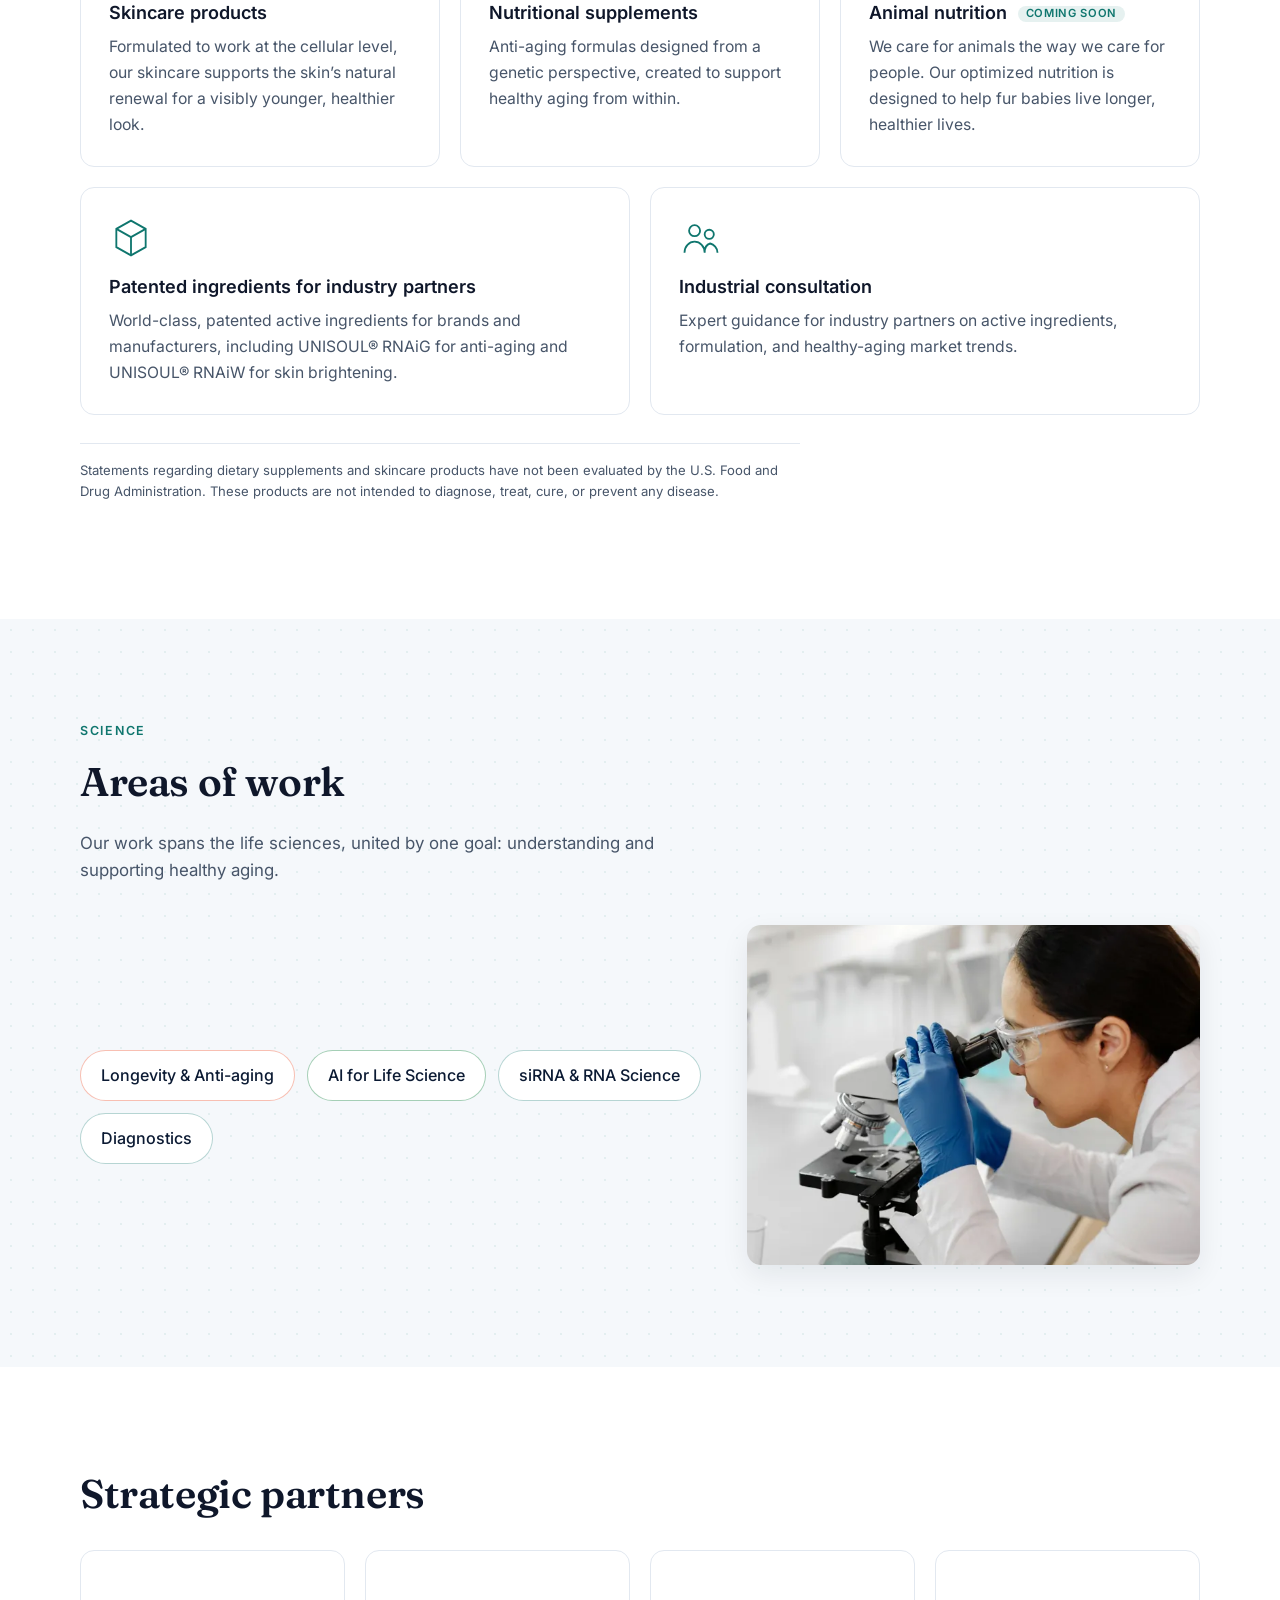
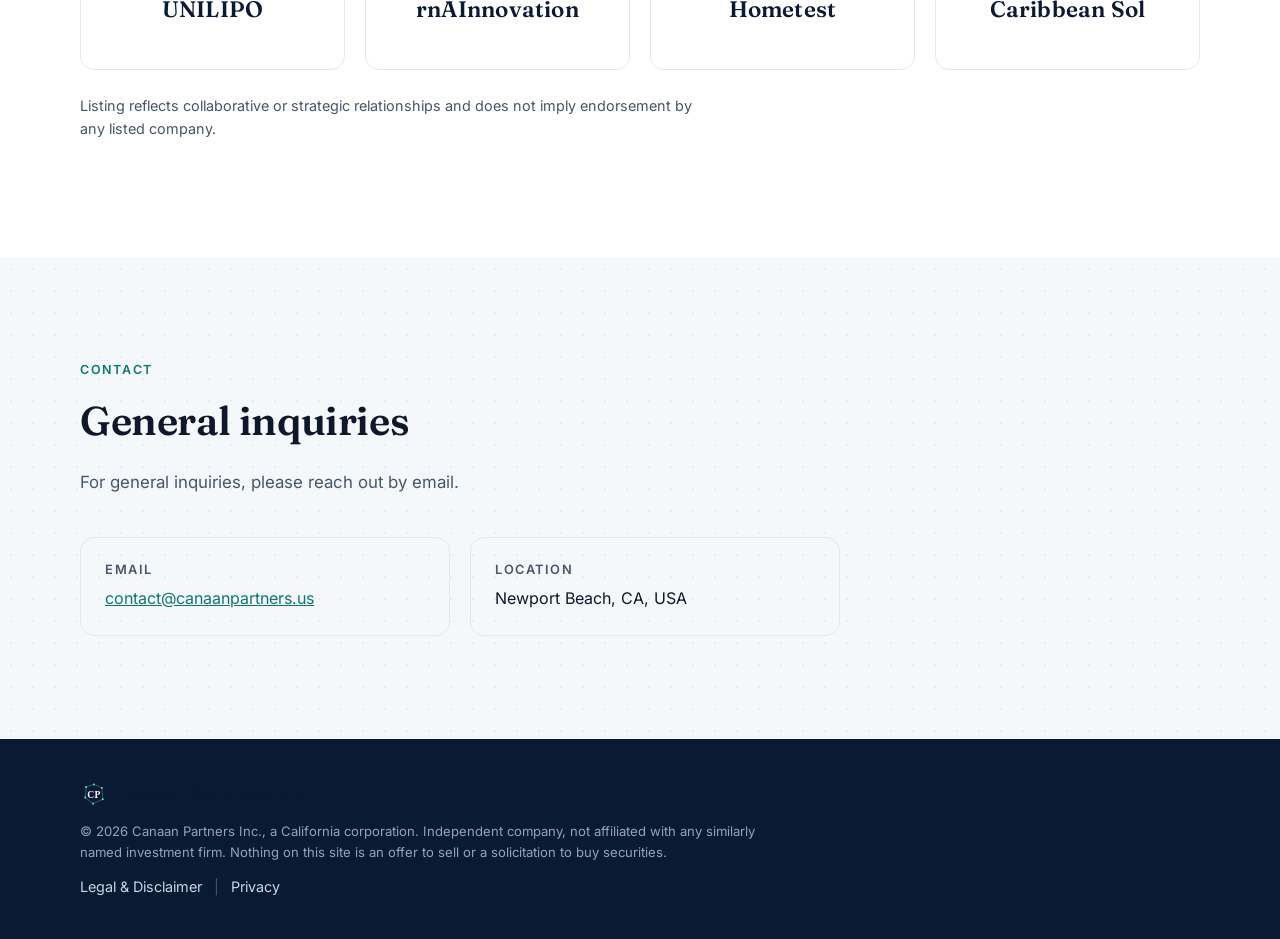
==== commit 985b1ca0: "Swap hero, research and offer images for clearer science visuals" ====
--- a/index.html
+++ b/index.html
@@ -66,7 +66,7 @@
         <p class="lede">An AI-powered life science company focused on healthy aging, working across RNA science, longevity, and diagnostics.</p>
         <p class="hero-vision"><span>Our vision</span> Helping people live younger, longer, and happier.</p>
         </div>
-        <figure class="hero-art"><img src="images/hero-dna-botanical.webp" width="1400" height="788" alt="Illustration of a DNA double helix formed from green leaves and pink blossoms, symbolizing life science and nature" fetchpriority="high"></figure>
+        <figure class="hero-art"><img src="images/hero-dna-helix.webp" width="1280" height="720" alt="Blue DNA double helix illustration on a white background" fetchpriority="high"></figure>
         </div>
         <div class="hero-red" id="approach">
           <p class="hero-red-title"><span>Our approach</span> Research · Educate · Develop</p>
@@ -84,7 +84,7 @@
         <div>
           <p class="eyebrow dark">About</p>
           <h2>Life science for healthy aging</h2>
-          <figure class="section-img"><img src="images/research-pipette.webp" width="1000" height="667" loading="lazy" alt="Gloved hand using a pipette in a bright laboratory"></figure>
+          <figure class="section-img"><img src="images/research-lab-data.webp" width="1100" height="734" loading="lazy" alt="Two scientists in lab coats reviewing research data on a computer in a bright laboratory"></figure>
         </div>
         <div class="prose">
           <p class="about-intro">Canaan Partners Inc. is an AI-powered life science company co-founded by Marine Ma and Dr. Janis Wong and based in Newport Beach, California.</p>
@@ -124,7 +124,7 @@
     <section class="section" id="offer">
       <div class="container">
         <h2>What we offer</h2>
-        <figure class="offer-banner"><img src="images/healthy-aging-active.webp" width="1200" height="800" loading="lazy" alt="Active older couple doing yoga outdoors in a sunny park"></figure>
+        <figure class="offer-banner"><img src="images/natural-ingredients-lab.webp" width="933" height="1400" loading="lazy" alt="Green plant cuttings in laboratory glassware on a white bench, representing research into natural active ingredients"></figure>
         <p class="section-intro">Everything we make starts from one idea: aging well is a matter of science.</p>
         <div class="cards">
           <article class="card">
--- a/assets/styles.css
+++ b/assets/styles.css
@@ -246,7 +246,7 @@
 .section-img { margin: 1.5rem 0 0; }
 .section-img img, .offer-banner img { display: block; width: 100%; height: auto; border-radius: var(--radius); box-shadow: 0 10px 28px rgba(15, 23, 42, .08); }
 .offer-banner { margin: 1.25rem 0 2rem; }
-.offer-banner img { aspect-ratio: 21 / 8; object-fit: cover; object-position: center 40%; }
+.offer-banner img { aspect-ratio: 21 / 8; object-fit: cover; object-position: center 55%; }
 .science-split { display: grid; grid-template-columns: 1.4fr 1fr; gap: 2rem; align-items: center; }
 .science-split .section-img { margin: 0; }
 .science-split .section-img img { aspect-ratio: 4 / 3; object-fit: cover; }
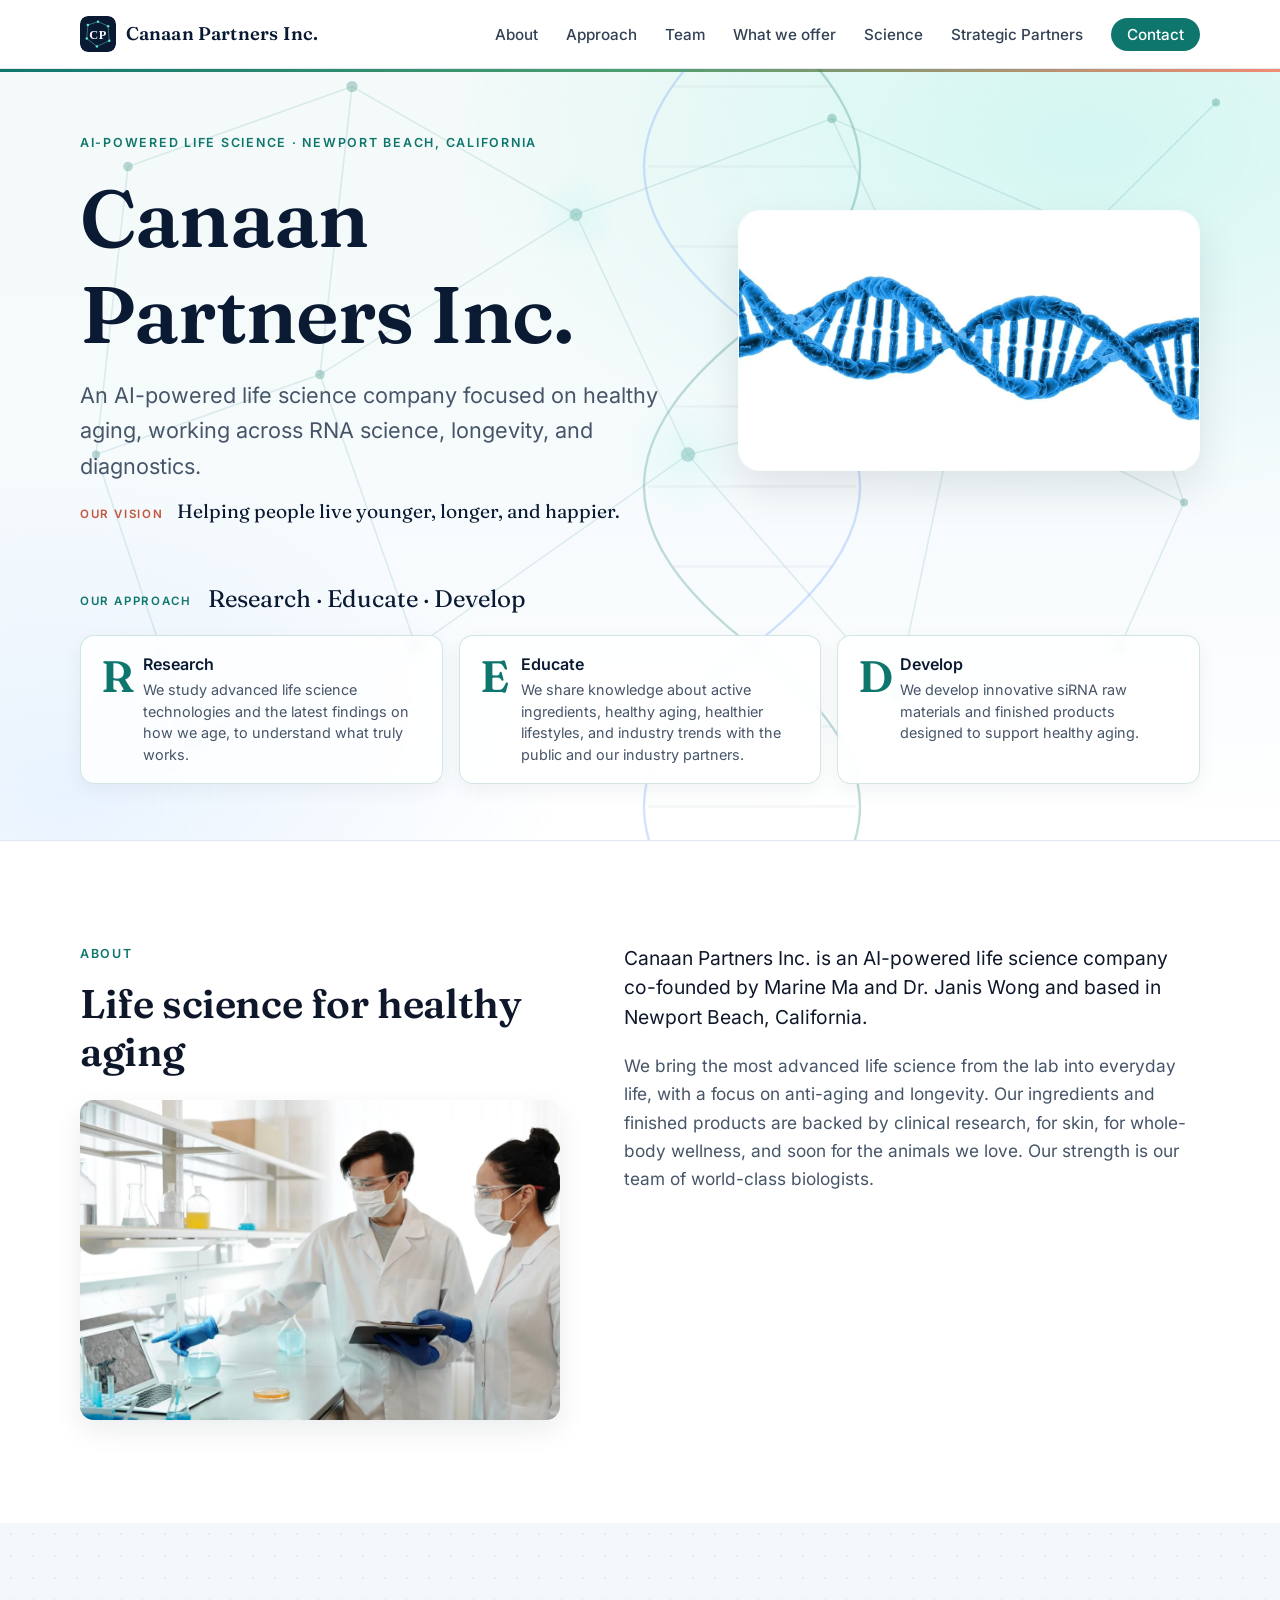
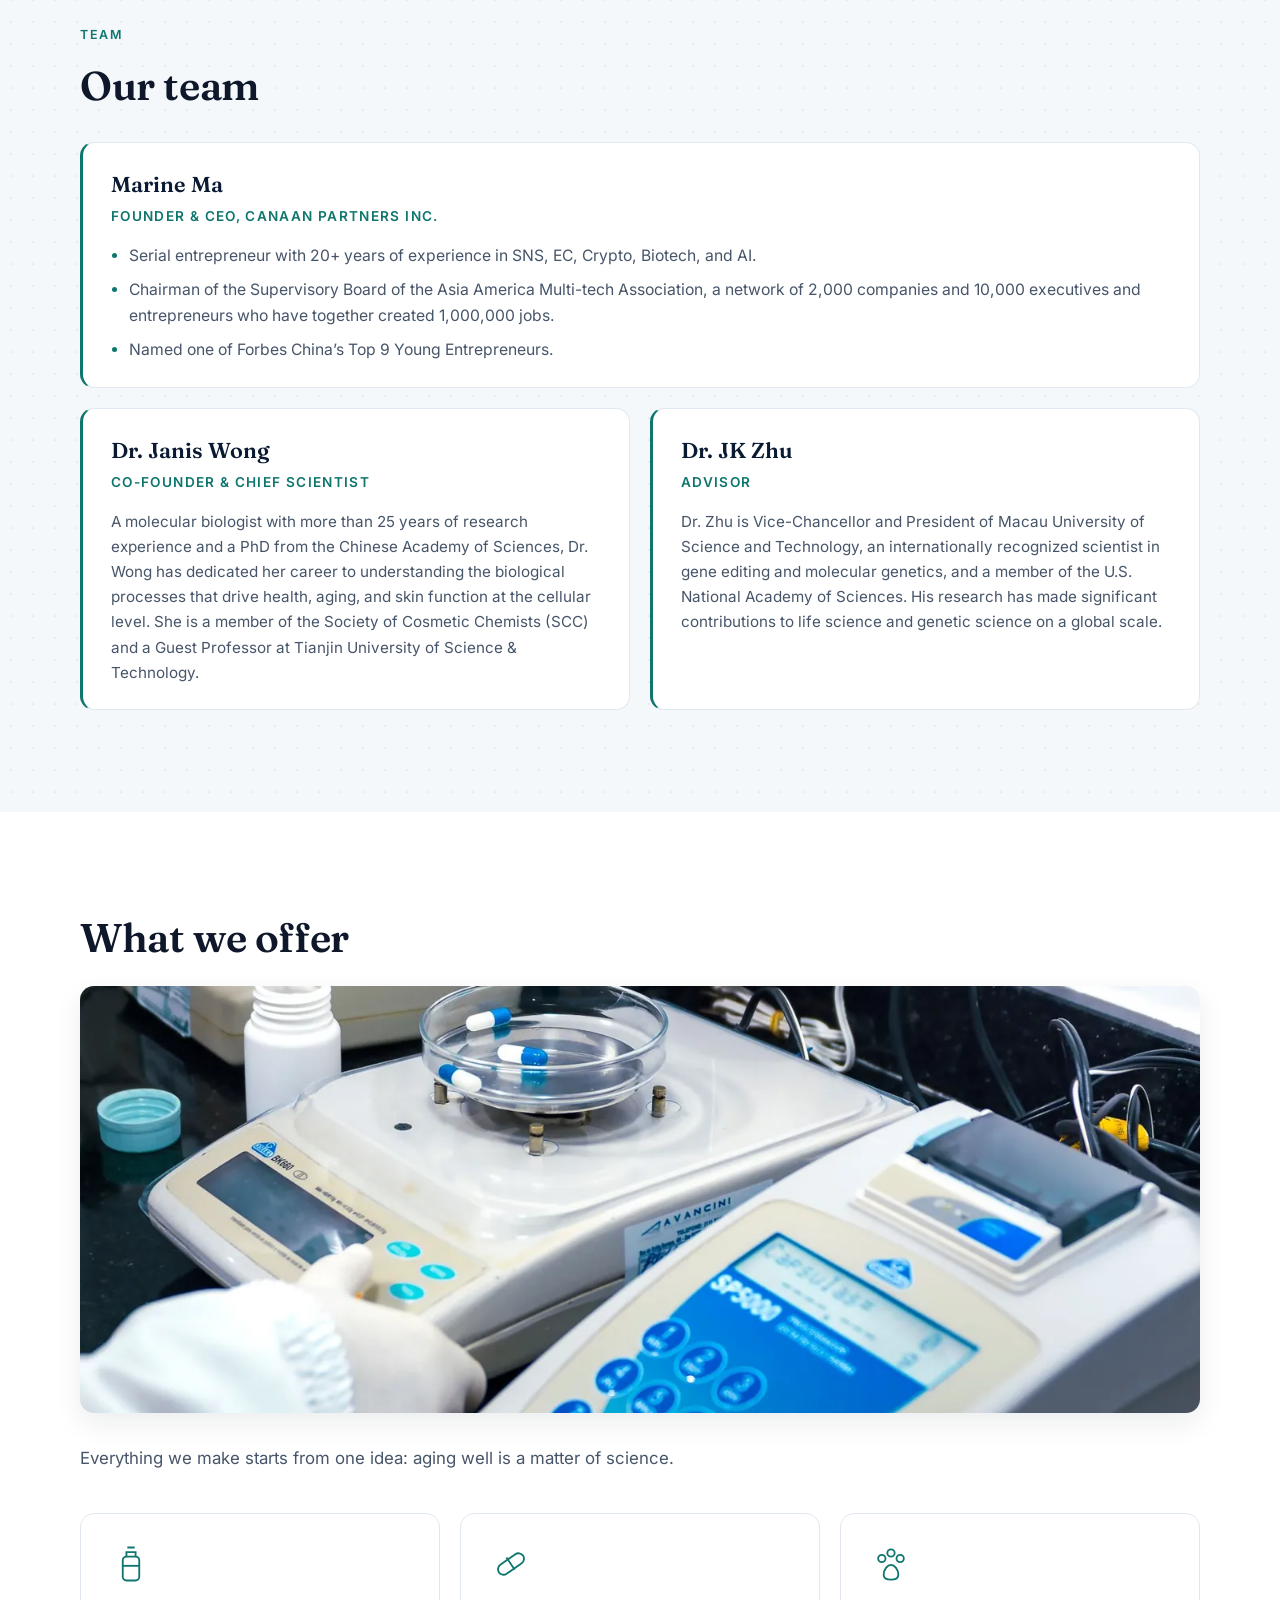
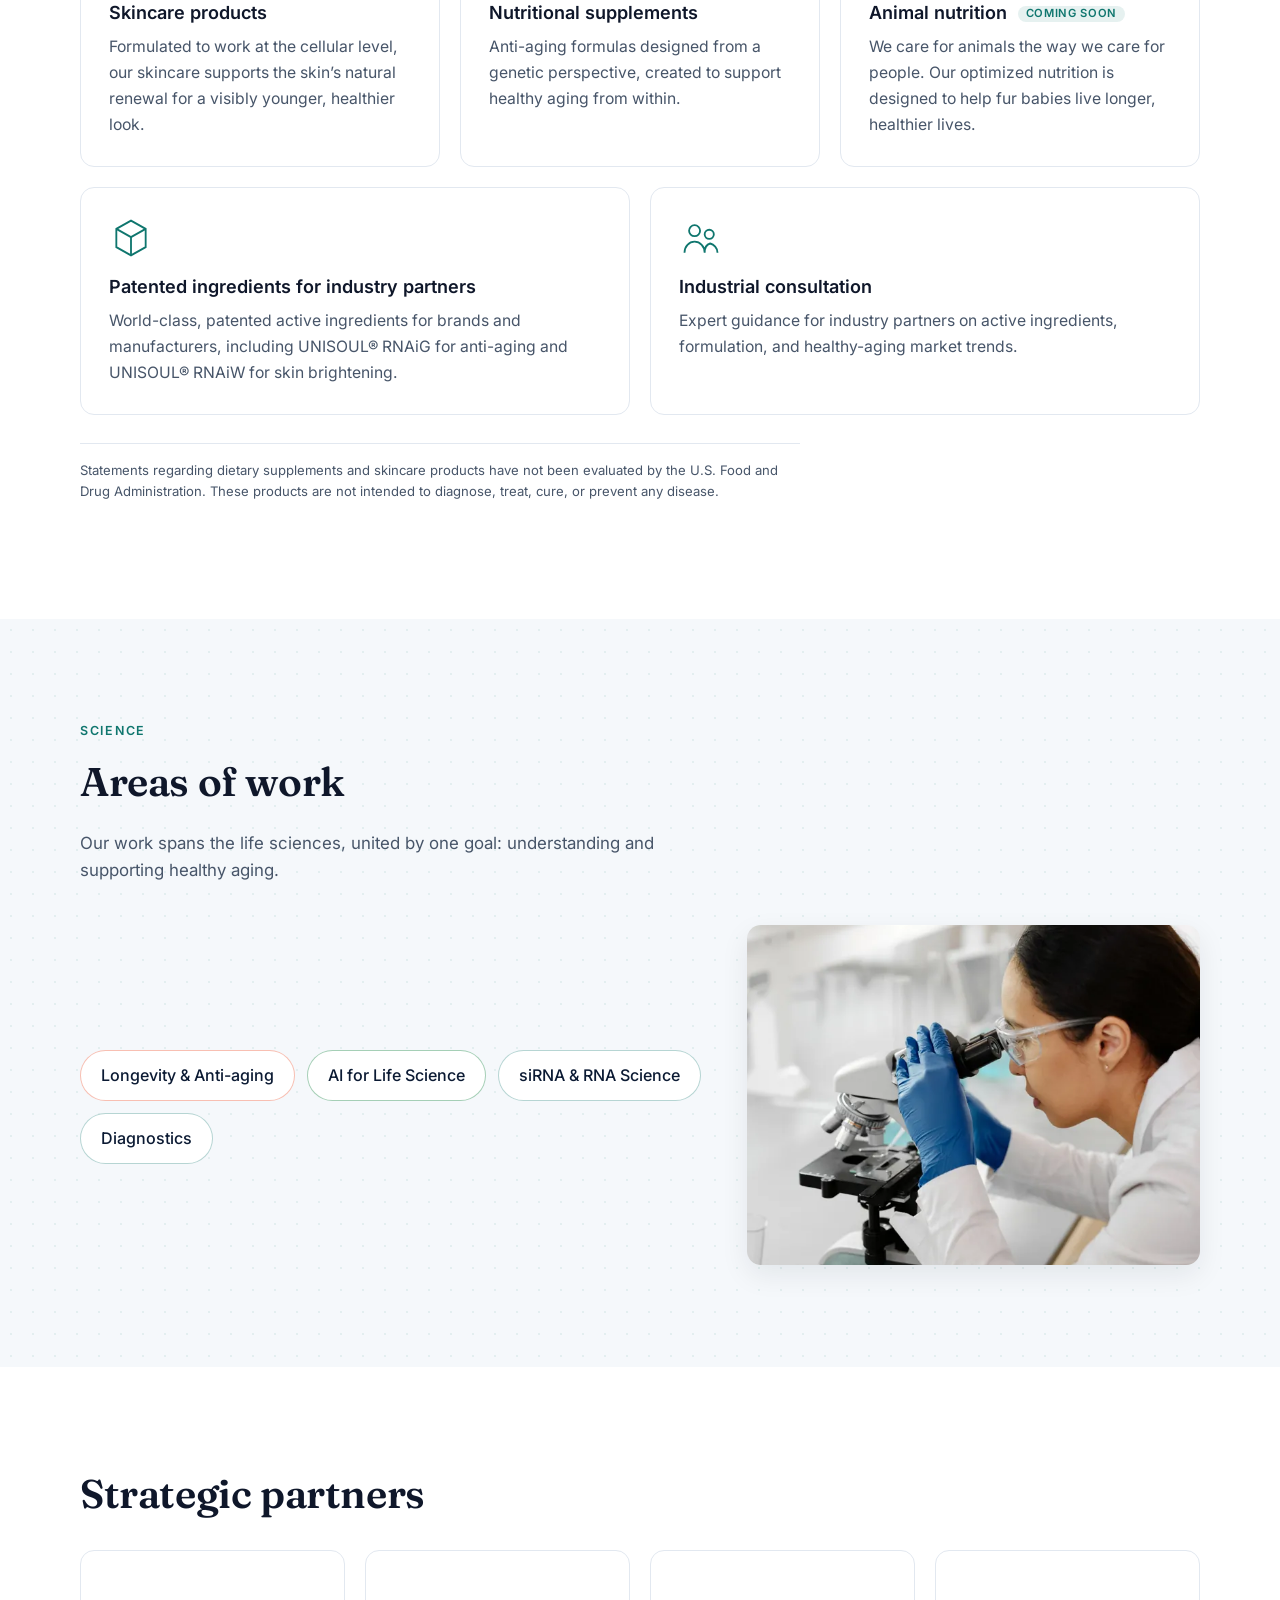
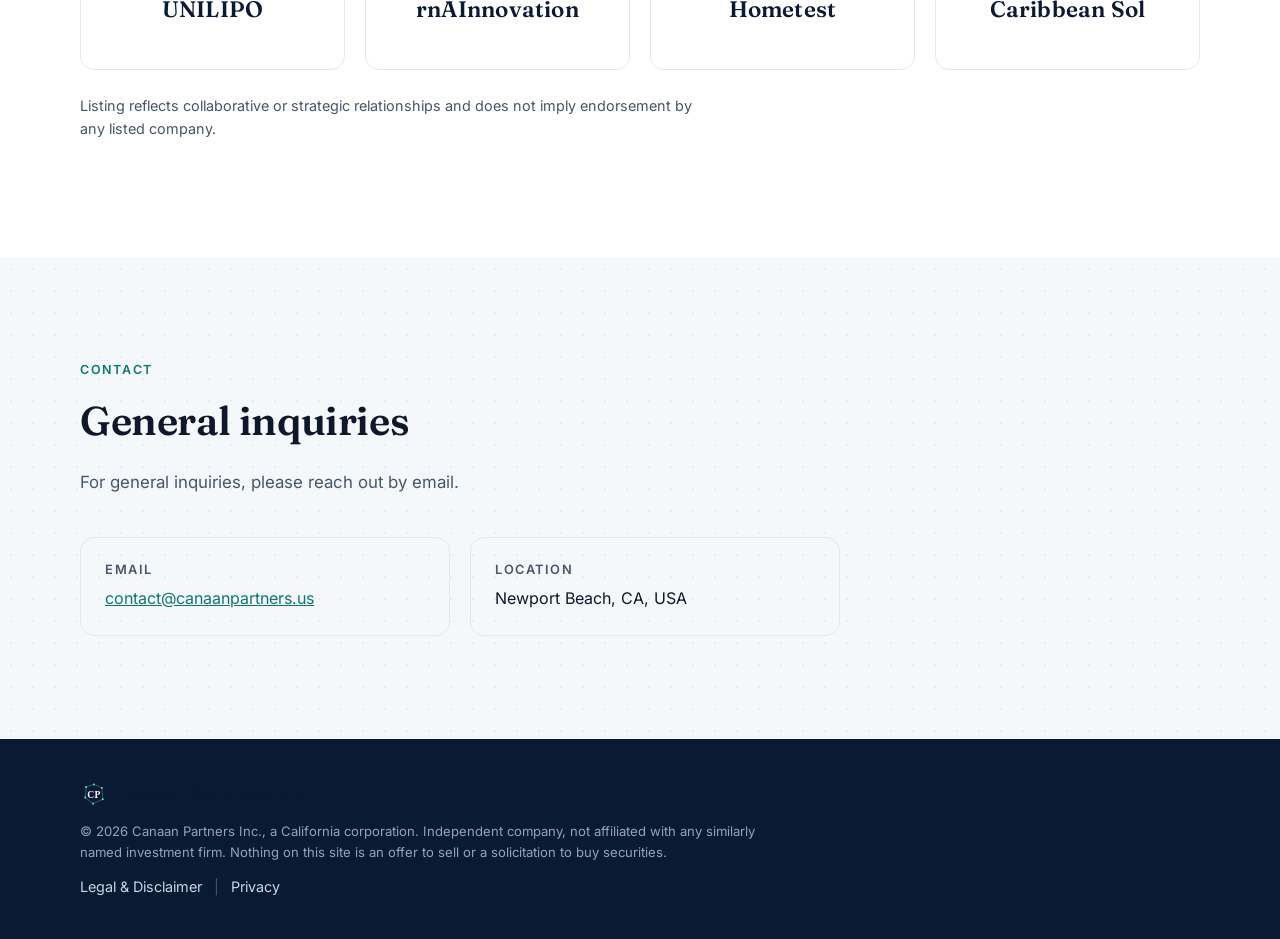
==== commit 52c88202: "Use supplement quality-lab image for What we offer banner" ====
--- a/index.html
+++ b/index.html
@@ -124,7 +124,7 @@
     <section class="section" id="offer">
       <div class="container">
         <h2>What we offer</h2>
-        <figure class="offer-banner"><img src="images/natural-ingredients-lab.webp" width="933" height="1400" loading="lazy" alt="Green plant cuttings in laboratory glassware on a white bench, representing research into natural active ingredients"></figure>
+        <figure class="offer-banner"><img src="images/supplement-quality-lab.webp" width="1400" height="788" loading="lazy" alt="Gloved lab technician weighing supplement capsules on a precision balance in a quality-control laboratory"></figure>
         <p class="section-intro">Everything we make starts from one idea: aging well is a matter of science.</p>
         <div class="cards">
           <article class="card">
